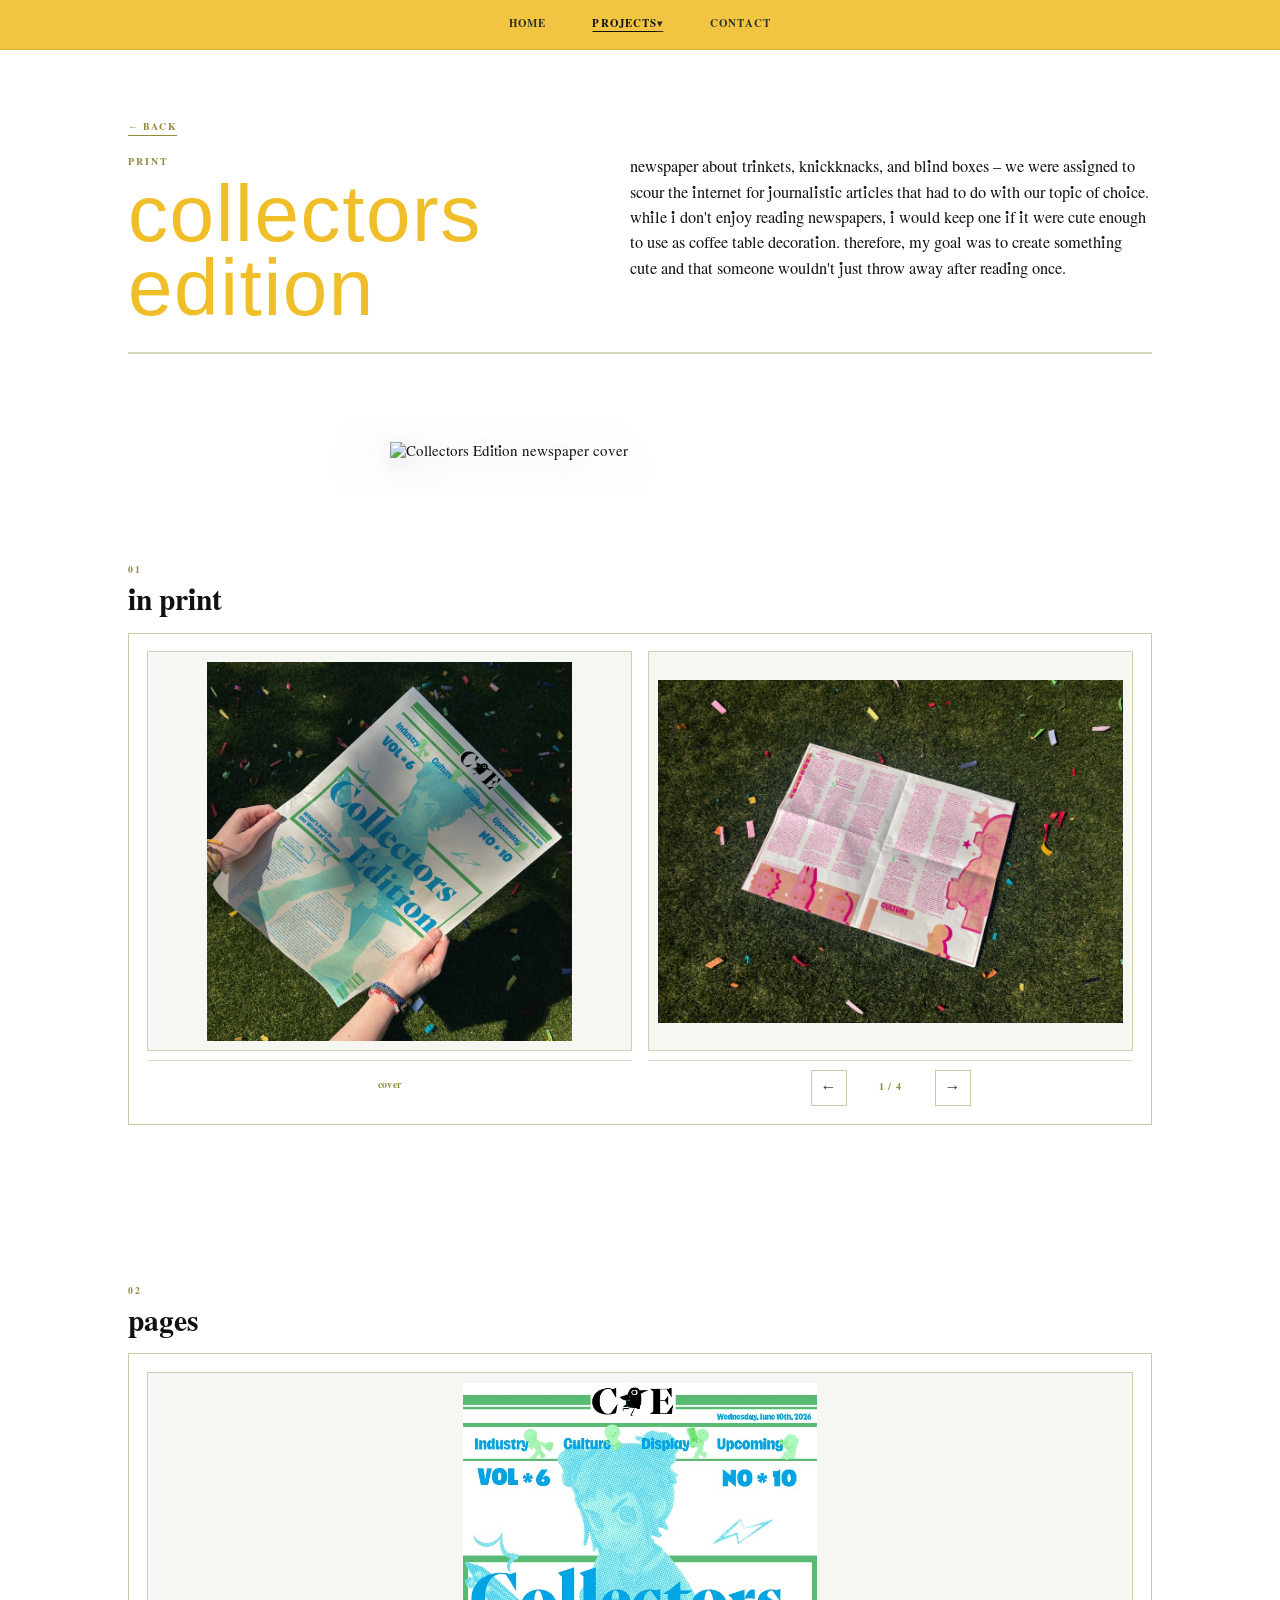
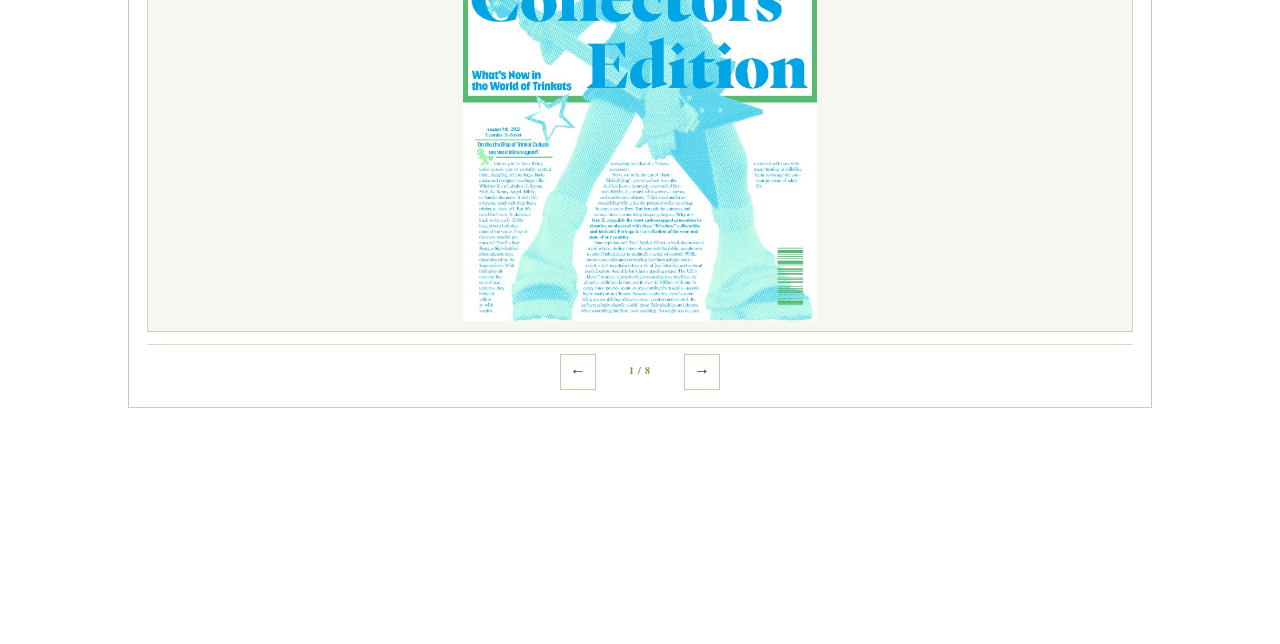
==== collectors.html @ 028260eb "Initial commit" ====
<!DOCTYPE html>
<html lang="en">
<head>
  <meta charset="UTF-8" />
  <meta name="viewport" content="width=device-width, initial-scale=1.0" />
  <title>Collectors Edition — Mia Winchester</title>
  <link rel="stylesheet" href="css/fonts.css" />
  <link rel="stylesheet" href="css/styles.css" />
</head>
<body class="case-page">
  <div class="liquid" aria-hidden="true"></div>

  <header class="pill-bar pill-bar--simple" aria-label="Primary">
    <nav class="pill-bar__center" aria-label="Sections">
      <a href="index.html" class="pill">Home</a>
      <div class="pill-dropdown">
        <button
          type="button"
          class="pill pill-dropdown__toggle"
          aria-expanded="false"
          aria-haspopup="true"
          aria-controls="projects-menu"
        >
          Projects
        </button>
        <ul id="projects-menu" class="pill-dropdown__menu" role="menu" hidden></ul>
      </div>
      <a href="index.html#contact" class="pill">Contact</a>
    </nav>
  </header>

  <main class="case">
    <div class="case__top">
      <a href="index.html" class="case__back">← Back</a>
      <div class="case__mast">
        <div class="case__intro">
          <p class="case__tag">Print</p>
          <h1 class="case__title">collectors edition</h1>
        </div>
        <div class="case__lede-block">
          <p class="case__lede">
            newspaper about trinkets, knickknacks, and blind boxes – we were assigned to scour the internet for journalistic articles that had to do with our topic of choice. while i don't enjoy reading newspapers, i would keep one if it were cute enough to use as coffee table decoration. therefore, my goal was to create something cute and that someone wouldn't just throw away after reading once.
          </p>
        </div>
      </div>
    </div>

    <figure class="case__hero case__hero--bleed collectors-cover-hero">
      <img
        src="assets/collectors/cover.gif?v=2"
        alt="Collectors Edition newspaper cover"
        loading="eager"
        decoding="async"
      />
    </figure>

    <div class="case__layout case__layout--solo">
      <div class="case__main">
        <section class="case__chapter" aria-label="Print mockups">
          <header class="case__chapter-head">
            <span class="case__num">01</span>
            <h2>in print</h2>
          </header>

          <div class="collectors-mockups-stage">
            <div class="collectors-mockups-stage__col">
              <div class="collectors-mockups-stage__frame">
                <img
                  src="assets/collectors/mockups/cover.png"
                  alt="Collectors Edition magazine cover mockup on grass"
                  width="985"
                  height="1024"
                  loading="eager"
                  decoding="sync"
                  fetchpriority="high"
                />
              </div>
              <p class="collectors-mockups-stage__foot">cover</p>
            </div>

            <div class="collectors-mockups-stage__col collectors-mockups-slider" aria-label="Spread mockups">
              <div class="collectors-mockups-slider__viewport">
                <figure
                  class="collectors-mockups-slider__slide is-active"
                  role="tabpanel"
                  id="mockup-panel-0"
                  aria-labelledby="mockup-tab-0"
                >
                  <div class="collectors-mockups-stage__frame">
                    <img
                      src="assets/collectors/mockups/spread-industry-culture.png"
                      alt="Industry and Culture spread mockup"
                      width="1024"
                      height="758"
                      loading="lazy"
                    />
                  </div>
                </figure>
                <figure
                  class="collectors-mockups-slider__slide"
                  role="tabpanel"
                  id="mockup-panel-1"
                  aria-labelledby="mockup-tab-1"
                  hidden
                >
                  <div class="collectors-mockups-stage__frame">
                    <img
                      src="assets/collectors/mockups/spread-display.png"
                      alt="Display section spread mockup"
                      width="890"
                      height="1024"
                      loading="lazy"
                    />
                  </div>
                </figure>
                <figure
                  class="collectors-mockups-slider__slide"
                  role="tabpanel"
                  id="mockup-panel-2"
                  aria-labelledby="mockup-tab-2"
                  hidden
                >
                  <div class="collectors-mockups-stage__frame">
                    <img
                      src="assets/collectors/mockups/spread-junk-journal.png"
                      alt="Junk journal spread mockup on an orange chair"
                      width="1024"
                      height="1020"
                      loading="lazy"
                    />
                  </div>
                </figure>
                <figure
                  class="collectors-mockups-slider__slide"
                  role="tabpanel"
                  id="mockup-panel-3"
                  aria-labelledby="mockup-tab-3"
                  hidden
                >
                  <div class="collectors-mockups-stage__frame">
                    <img
                      src="assets/collectors/mockups/back.png"
                      alt="Upcoming releases and editor note mockup"
                      width="985"
                      height="1024"
                      loading="lazy"
                    />
                  </div>
                </figure>
              </div>

              <div class="collectors-mockups-stage__foot collectors-mockups-slider__nav">
                <button type="button" class="collectors-mockups-slider__arrow" data-dir="prev" aria-label="Previous spread">
                  ←
                </button>
                <span class="collectors-mockups-slider__count" aria-live="polite">1 / 4</span>
                <button type="button" class="collectors-mockups-slider__arrow" data-dir="next" aria-label="Next spread">
                  →
                </button>
              </div>
            </div>
          </div>
        </section>
      </div>
    </div>

    <div class="case__layout case__layout--solo">
      <div class="case__main">
        <section class="case__chapter" aria-label="Newspaper pages">
          <header class="case__chapter-head">
            <span class="case__num">02</span>
            <h2>pages</h2>
          </header>

          <div class="collectors-pages-slider collectors-mockups-slider" aria-label="Newspaper pages">
            <div class="collectors-mockups-slider__viewport">
              <figure class="collectors-mockups-slider__slide is-active">
                <div class="collectors-mockups-stage__frame">
                  <img src="assets/collectors/pages/01-cover.png" alt="Cover — Collectors Edition" loading="lazy" />
                </div>
              </figure>
              <figure class="collectors-mockups-slider__slide" hidden>
                <div class="collectors-mockups-stage__frame">
                  <img src="assets/collectors/pages/02-industry.png" alt="Industry — blind box culture" loading="lazy" />
                </div>
              </figure>
              <figure class="collectors-mockups-slider__slide" hidden>
                <div class="collectors-mockups-stage__frame">
                  <img src="assets/collectors/pages/03-culture.png" alt="Culture — an ode to trinkets" loading="lazy" />
                </div>
              </figure>
              <figure class="collectors-mockups-slider__slide" hidden>
                <div class="collectors-mockups-stage__frame">
                  <img src="assets/collectors/pages/04-display.png" alt="Display — smiskis and calico critters" loading="lazy" />
                </div>
              </figure>
              <figure class="collectors-mockups-slider__slide" hidden>
                <div class="collectors-mockups-stage__frame">
                  <img src="assets/collectors/pages/05-trinket-shelves.png" alt="Trinket shelves and carabiner clips" loading="lazy" />
                </div>
              </figure>
              <figure class="collectors-mockups-slider__slide" hidden>
                <div class="collectors-mockups-stage__frame">
                  <img src="assets/collectors/pages/06-junk-cutouts.png" alt="Junk journal cutouts" loading="lazy" />
                </div>
              </figure>
              <figure class="collectors-mockups-slider__slide" hidden>
                <div class="collectors-mockups-stage__frame">
                  <img src="assets/collectors/pages/07-junk-journaling.png" alt="The power and joy of junk journaling" loading="lazy" />
                </div>
              </figure>
              <figure class="collectors-mockups-slider__slide" hidden>
                <div class="collectors-mockups-stage__frame">
                  <img src="assets/collectors/pages/08-upcoming.png" alt="Upcoming releases and editor note" loading="lazy" />
                </div>
              </figure>
            </div>

            <div class="collectors-mockups-stage__foot collectors-mockups-slider__nav">
              <button type="button" class="collectors-mockups-slider__arrow" data-dir="prev" aria-label="Previous page">
                ←
              </button>
              <span class="collectors-mockups-slider__count" aria-live="polite">1 / 8</span>
              <button type="button" class="collectors-mockups-slider__arrow" data-dir="next" aria-label="Next page">
                →
              </button>
            </div>
          </div>
        </section>
      </div>
    </div>
  </main>
  <script src="js/nav.js"></script>
  <script src="js/main.js"></script>
  <script src="js/collectors.js"></script>
</body>
</html>
---- css/fonts.css ----
/* Adobe Fonts — assets/type/typekit.css */
@import url("../assets/type/typekit.css");

/* Times Dot — assets/type/ */
@font-face {
  font-family: "Times Dot";
  src: url("../assets/type/TimesDotRom.otf") format("opentype");
  font-weight: 400;
  font-style: normal;
  font-display: swap;
}

@font-face {
  font-family: "Times Dot";
  src: url("../assets/type/TimesDotBol.otf") format("opentype");
  font-weight: 700;
  font-style: normal;
  font-display: swap;
}

@font-face {
  font-family: "Times Dot";
  src: url("../assets/type/TimesDot-Italic.otf") format("opentype");
  font-weight: 400;
  font-style: italic;
  font-display: swap;
}

@font-face {
  font-family: "Times Dot";
  src: url("../assets/type/TimesDotBol.otf") format("opentype");
  font-weight: 700;
  font-style: italic;
  font-display: swap;
}
---- css/styles.css ----
/* Soft tech-organic layout inspired by reference */
:root {
  --ink: #101215;
  --line: #1a1a1a;
  --white: #ffffff;
  --blue: #8fd6ff;
  --blue-deep: #47b9f4;
  --lime: #dbff74;
  --peach: #f7c6b2;
  --panel: rgba(245, 248, 252, 0.84);
  --panel-text: #131722;
  --accent: #121212;
  --font: "Times Dot", "Times New Roman", Times, serif;
}

*, *::before, *::after {
  box-sizing: border-box;
  margin: 0;
  padding: 0;
}

html { scroll-behavior: smooth; }

body {
  font-family: var(--font);
  color: var(--ink);
  min-height: 100vh;
  padding-bottom: 7rem;
}

a { color: inherit; text-decoration: none; }
img { max-width: 100%; display: block; }
button { font: inherit; border: none; background: none; cursor: pointer; }

.liquid {
  position: fixed;
  inset: 0;
  z-index: -1;
  background:
    radial-gradient(ellipse 52% 65% at 18% 42%, rgba(126, 222, 255, 0.92) 0%, rgba(126, 222, 255, 0.52) 35%, transparent 72%),
    radial-gradient(ellipse 56% 68% at 82% 58%, rgba(246, 190, 168, 0.88) 0%, rgba(246, 190, 168, 0.5) 38%, transparent 74%),
    radial-gradient(ellipse 35% 42% at 52% 48%, rgba(219, 255, 116, 0.68) 0%, transparent 72%),
    linear-gradient(130deg, #ecf5fb 0%, #e3f7ff 35%, #eef6f6 54%, #f6ebe7 100%);
  animation: drift 20s ease-in-out infinite alternate;
}

@keyframes drift {
  from { filter: saturate(1.03) brightness(1.02); transform: scale(1); }
  to { filter: saturate(1.1) brightness(1.05); transform: scale(1.02); }
}

/* Top utility bar */
.pill-bar {
  position: fixed;
  top: 0;
  left: 0;
  right: 0;
  z-index: 120;
  padding: 0.8rem 1rem;
  display: flex;
  align-items: center;
  justify-content: space-between;
  gap: 0.75rem;
}

.pill-bar__left,
.pill-bar__center {
  display: flex;
  gap: 0.35rem;
  align-items: center;
}

.pill {
  display: inline-flex;
  align-items: center;
  justify-content: center;
  min-height: 30px;
  padding: 0.3rem 0.8rem;
  border: 1.5px solid var(--line);
  border-radius: 4px;
  font-size: 0.6rem;
  font-weight: 700;
  letter-spacing: 0.1em;
  text-transform: uppercase;
  background: rgba(255, 255, 255, 0.72);
  color: var(--ink);
}

.pill.is-active {
  background: var(--lime);
}

.pill--fill {
  border-radius: 999px;
  background: #111;
  color: #fff;
  min-width: 92px;
}

/* Hero */
.hero {
  min-height: 100svh;
  padding: 6rem 1.5rem 4rem;
  position: relative;
  display: grid;
  grid-template-columns: 1fr minmax(200px, 340px);
  align-items: center;
  gap: 2rem;
  max-width: 1200px;
  margin: 0 auto;
}

.hero__word {
  font-size: clamp(4rem, 14vw, 9.5rem);
  line-height: 0.9;
  letter-spacing: -0.04em;
  text-transform: lowercase;
  color: #111;
  text-shadow: 0 2px 0 rgba(255, 255, 255, 0.5);
}

.hero__orb {
  position: absolute;
  left: 47%;
  top: 44%;
  width: clamp(120px, 18vw, 220px);
  aspect-ratio: 1;
  transform: translate(-50%, -50%);
  border-radius: 42% 58% 64% 36% / 40% 32% 68% 60%;
  background:
    radial-gradient(circle at 30% 28%, rgba(255, 255, 255, 0.95) 0%, rgba(255, 255, 255, 0.35) 32%, transparent 54%),
    radial-gradient(circle at 70% 68%, rgba(108, 189, 239, 0.72) 0%, rgba(108, 189, 239, 0.25) 48%, transparent 75%),
    linear-gradient(165deg, rgba(241, 244, 250, 0.9), rgba(189, 213, 230, 0.72));
  border: 1px solid rgba(255, 255, 255, 0.6);
  box-shadow: inset 0 0 18px rgba(255, 255, 255, 0.45), 0 24px 48px rgba(45, 84, 118, 0.2);
}

.hero__blurb {
  justify-self: end;
  max-width: 300px;
  font-size: 0.8rem;
  line-height: 1.25;
  text-transform: uppercase;
  font-weight: 700;
  letter-spacing: 0.02em;
}

.hero__blurb ul {
  margin-top: 1rem;
  list-style: none;
  font-size: 0.65rem;
  letter-spacing: 0.08em;
}

.hero__blurb li + li { margin-top: 0.25rem; }

.hero__sub {
  position: absolute;
  left: 1.5rem;
  bottom: 1.25rem;
  font-size: 0.64rem;
  letter-spacing: 0.22em;
  text-transform: uppercase;
}

/* Panels */
.panel {
  position: relative;
  max-width: 1160px;
  margin: 0 auto 2.5rem;
  padding: clamp(1.4rem, 3vw, 2rem);
  border: 1.5px solid var(--line);
  border-radius: 8px;
  background: var(--panel);
  color: var(--panel-text);
  backdrop-filter: blur(7px);
}

.panel__head {
  display: flex;
  flex-wrap: wrap;
  align-items: baseline;
  gap: 0.6rem 1.5rem;
  margin-bottom: 1.4rem;
  padding-bottom: 0.8rem;
  border-bottom: 1px solid rgba(26, 26, 26, 0.3);
}

.panel__tag {
  width: 100%;
  font-size: 0.58rem;
  font-weight: 700;
  letter-spacing: 0.16em;
  text-transform: uppercase;
  opacity: 0.75;
}

.panel__head h2 {
  font-size: 1.35rem;
  font-weight: 700;
}

.panel__count {
  margin-left: auto;
  font-size: 0.64rem;
  letter-spacing: 0.12em;
  text-transform: uppercase;
  opacity: 0.72;
}

.panel__grid {
  display: grid;
  grid-template-columns: repeat(auto-fill, minmax(260px, 1fr));
  gap: 1rem;
}

.specimen {
  border: 1px solid rgba(26, 26, 26, 0.35);
  border-radius: 8px;
  background: rgba(255, 255, 255, 0.72);
  overflow: hidden;
}

.specimen.is-hidden { display: none; }

.specimen__id {
  display: block;
  padding: 0.35rem 0.55rem;
  font-size: 0.56rem;
  letter-spacing: 0.13em;
  text-transform: uppercase;
  border-bottom: 1px solid rgba(26, 26, 26, 0.24);
}

.specimen__img {
  aspect-ratio: 4 / 3;
  background: rgba(0, 0, 0, 0.08);
}

.specimen__img img {
  width: 100%;
  height: 100%;
  object-fit: cover;
}

.specimen__img--empty {
  display: grid;
  place-items: center;
  font-size: 1.2rem;
  color: rgba(0, 0, 0, 0.3);
}

.specimen__meta {
  padding: 0.7rem;
}

.specimen__meta h3 { font-size: 1rem; margin-bottom: 0.2rem; }
.specimen__meta p { font-size: 0.78rem; opacity: 0.75; }

.specimen__type {
  display: inline-block;
  margin-top: 0.55rem;
  font-size: 0.56rem;
  letter-spacing: 0.12em;
  text-transform: uppercase;
  padding: 0.2rem 0.45rem;
  border: 1px solid rgba(26, 26, 26, 0.3);
  border-radius: 999px;
}

/* About + contact */
.panel--about .about {
  display: grid;
  grid-template-columns: minmax(140px, 200px) 1fr minmax(140px, 200px);
  gap: 1.4rem;
  align-items: start;
}

.about__photo {
  border: 1px solid rgba(26, 26, 26, 0.3);
  border-radius: 8px;
  overflow: hidden;
}

.about__photo img {
  width: 100%;
  aspect-ratio: 4 / 5;
  object-fit: cover;
}

.about__text h2 { font-size: 1.35rem; margin-bottom: 0.4rem; }
.about__cn { font-size: 0.84rem; opacity: 0.72; margin-bottom: 0.7rem; }
.about__text p { font-size: 0.9rem; opacity: 0.82; max-width: 34rem; }
.about__text p + p { margin-top: 0.6rem; }

.panel--contact h2 { font-size: 1.35rem; margin-bottom: 0.35rem; }
.panel__lede { opacity: 0.76; margin-bottom: 1rem; }

.contact__form {
  display: flex;
  flex-direction: column;
  gap: 0.85rem;
  max-width: 25rem;
}

.contact__form label {
  display: flex;
  flex-direction: column;
  gap: 0.25rem;
  font-size: 0.62rem;
  letter-spacing: 0.12em;
  text-transform: uppercase;
}

.contact__form input,
.contact__form textarea {
  font: inherit;
  color: inherit;
  border: 1px solid rgba(26, 26, 26, 0.35);
  border-radius: 6px;
  padding: 0.55rem 0.65rem;
  background: rgba(255, 255, 255, 0.78);
  resize: vertical;
}

.btn-submit {
  align-self: flex-start;
  padding: 0.48rem 1.1rem;
  border: 1px solid var(--line);
  border-radius: 999px;
  background: #111;
  color: #fff;
  text-transform: uppercase;
  letter-spacing: 0.1em;
  font-size: 0.62rem;
}

.btn-submit:disabled { opacity: 0.6; }

.panel__foot {
  margin-top: 1.6rem;
  padding-top: 0.9rem;
  border-top: 1px solid rgba(26, 26, 26, 0.2);
  display: flex;
  flex-wrap: wrap;
  gap: 0.9rem 1.1rem;
  font-size: 0.72rem;
  opacity: 0.78;
}

/* Bottom control rail */
.specimen-ui {
  position: fixed;
  left: 1rem;
  right: 1rem;
  bottom: 0.9rem;
  z-index: 120;
  border: 1.5px solid var(--line);
  border-radius: 999px;
  padding: 0.45rem 0.7rem;
  background: rgba(221, 255, 110, 0.72);
  backdrop-filter: blur(6px);
}

.specimen-ui__row {
  display: flex;
  align-items: center;
  justify-content: center;
  gap: 0.35rem;
  flex-wrap: wrap;
}

.specimen-ui__row--filters { margin-bottom: 0.3rem; }

.cell {
  border: 1px solid var(--line);
  border-radius: 999px;
  padding: 0.24rem 0.6rem;
  font-size: 0.56rem;
  letter-spacing: 0.1em;
  text-transform: uppercase;
  background: rgba(255, 255, 255, 0.55);
}

.cell.is-active { background: #111; color: #fff; }

.specimen-ui__row--misc {
  justify-content: space-between;
  font-size: 0.54rem;
}

.specimen-ui__tags,
.specimen-ui__sliders { display: flex; gap: 0.3rem; align-items: center; }

.tag {
  border: 1px solid var(--line);
  border-radius: 999px;
  padding: 0.15rem 0.45rem;
}

.specimen-ui__sliders i {
  width: 40px;
  height: 1.5px;
  background: #111;
  display: inline-block;
  position: relative;
}

.specimen-ui__sliders i::after {
  content: "";
  position: absolute;
  right: -1px;
  top: 50%;
  width: 7px;
  height: 7px;
  border-radius: 50%;
  border: 1px solid #111;
  background: #fff;
  transform: translateY(-50%);
}

/* Small screens */
@media (max-width: 850px) {
  .hero {
    grid-template-columns: 1fr;
    padding-top: 6.5rem;
    min-height: 78svh;
  }

  .hero__blurb {
    justify-self: start;
    max-width: 100%;
  }

  .hero__orb {
    left: 70%;
    top: 46%;
    width: 120px;
  }

  .panel--about .about {
    grid-template-columns: 1fr;
  }

  .about__photo {
    max-width: 220px;
  }
}

@media (max-width: 620px) {
  body { padding-bottom: 6.4rem; }
  .pill-bar__center { display: none; }
  .hero__word { font-size: clamp(3.3rem, 22vw, 5.8rem); }
  .specimen-ui__row--misc { display: none; }
}

/* Safety override: bubble/orb removed */
.hero__orb {
  display: none !important;
}

/* ─── Cover (scatter images + centered title) ─── */
#home.ispy {
  position: relative;
  min-height: 100svh;
  padding: 5rem 0 0;
  display: block;
  max-width: none;
  margin: 0;
  background: transparent;
}

.ispy__scene {
  position: relative;
  width: 100%;
  max-width: 1200px;
  height: min(calc(100svh - 5rem), 900px);
  margin: 0 auto;
  overflow: visible;
  background: transparent;
  --panel-inset-x: clamp(2.5rem, 7.5vw, 3.75rem);
  --panel-inset-top: clamp(0.75rem, 2.5vw, 1.25rem);
  --panel-inset-bottom: clamp(2rem, 7vw, 3.25rem);
}

/* White inner panel; tree shows in the margin around it */
.ispy__panel {
  position: absolute;
  top: var(--panel-inset-top);
  right: var(--panel-inset-x);
  bottom: var(--panel-inset-bottom);
  left: var(--panel-inset-x);
  background: #fff;
  z-index: 0;
  overflow: hidden;
}

.ispy__scene--active .ispy-item:hover {
  transform: rotate(var(--rot, 0deg));
  filter: drop-shadow(4px 8px 14px rgba(0, 0, 0, 0.18));
}

.ispy__title {
  position: absolute;
  top: 42%;
  left: 48%;
  transform: translate(-50%, -50%) rotate(-4deg);
  z-index: 10;
  pointer-events: none;
  margin: 0;
  font-family: "bad-dog", cursive, sans-serif;
  font-size: clamp(5.5rem, 24vw, 12rem);
  font-weight: 400;
  line-height: 0.88;
  letter-spacing: 0.03em;
  text-transform: none;
  color: var(--accent-yellow);
  white-space: nowrap;
}

.ispy-item {
  position: absolute;
  z-index: 15;
  transform: rotate(var(--rot, 0deg));
  transition: transform 0.2s ease, filter 0.2s ease;
  cursor: grab;
  touch-action: none;
  user-select: none;
  text-decoration: none;
  filter: drop-shadow(4px 8px 14px rgba(0, 0, 0, 0.18));
}

.ispy-item--back {
  z-index: 5;
}

.ispy-item--front {
  z-index: 15;
}

.ispy-item--back:hover {
  z-index: 6;
}

.ispy-item--front:hover {
  z-index: 16;
}

.ispy-item:hover {
  transform: rotate(var(--rot, 0deg)) scale(1.06);
  filter: drop-shadow(6px 12px 18px rgba(0, 0, 0, 0.24));
}

.ispy-item.is-dragging {
  cursor: grabbing;
  z-index: 30;
  transition: none;
}

.ispy-item.is-dragging:hover {
  transform: rotate(var(--rot, 0deg));
  filter: drop-shadow(4px 8px 14px rgba(0, 0, 0, 0.18));
}

.ispy-item img {
  display: block;
  width: var(--w, 140px);
  height: auto;
  border: 2px solid var(--red, #f2683e);
  background: #fff;
  object-fit: cover;
}

.ispy-item img.ispy-item__cutout {
  border: none;
  background: transparent;
  mix-blend-mode: multiply;
}

.ispy-item img.ispy-item__nobg {
  border: none;
  background: transparent;
}

.ispy-item--1 { --w: 150px; top: 8%; left: 6%; }
.ispy-item--2 { --w: 155px; top: 12%; right: 5%; }
.ispy-item--3 { --w: 185px; bottom: 16%; left: 38%; }
.ispy-item--4 { --w: 75px; top: 42%; left: 8%; }
.ispy-item--5 { --w: 115px; top: 28%; right: 18%; }

.case__mag-spread {
  width: 100%;
  padding: 0;
}

.case__mag-spread img {
  width: 100%;
  height: auto;
  display: block;
  image-rendering: auto;
}

body.case-page .case > .case__hero.case__mag-spread {
  padding: 0;
}

.collectors-mockups-stage {
  --mockup-frame-h: clamp(260px, 34vw, 400px);
  display: grid;
  grid-template-columns: repeat(2, minmax(0, 1fr));
  gap: clamp(0.65rem, 1.8vw, 0.95rem);
  padding: clamp(0.85rem, 2vw, 1.1rem);
  border: 1.5px solid rgba(143, 139, 63, 0.45);
  background: #fff;
  align-items: stretch;
}

.collectors-mockups-stage__col {
  display: flex;
  flex-direction: column;
  min-width: 0;
  min-height: 0;
}

.collectors-mockups-stage__frame {
  display: flex;
  align-items: center;
  justify-content: center;
  height: var(--mockup-frame-h);
  padding: 0.6rem;
  border: 1.5px solid rgba(143, 139, 63, 0.35);
  background: #f6f6f2;
  line-height: 0;
  overflow: hidden;
}

.collectors-mockups-stage__frame img {
  width: 100%;
  height: 100%;
  object-fit: contain;
  display: block;
}

.collectors-mockups-stage__foot {
  display: flex;
  align-items: center;
  justify-content: center;
  min-height: 2.6rem;
  margin: 0.55rem 0 0;
  padding-top: 0.55rem;
  border-top: 1px solid rgba(143, 139, 63, 0.3);
  font-size: 0.62rem;
  font-weight: 700;
  letter-spacing: 0.04em;
  text-transform: lowercase;
  text-align: center;
  color: var(--accent-olive, #8f8b3f);
}

.collectors-mockups-slider {
  min-width: 0;
}

.collectors-mockups-slider__viewport {
  position: relative;
  height: var(--mockup-frame-h);
  cursor: pointer;
}

.collectors-mockups-slider__slide {
  margin: 0;
  opacity: 0;
  visibility: hidden;
  position: absolute;
  inset: 0;
  height: 100%;
  transition: opacity 0.25s ease, visibility 0.25s ease;
}

.collectors-mockups-slider__slide.is-active {
  opacity: 1;
  visibility: visible;
  z-index: 1;
}

.collectors-mockups-slider__slide .collectors-mockups-stage__frame {
  height: 100%;
}

.collectors-mockups-slider__nav {
  gap: 1rem;
}

.collectors-mockups-slider__arrow {
  display: inline-flex;
  align-items: center;
  justify-content: center;
  width: 2.25rem;
  height: 2.25rem;
  border: 1.5px solid rgba(143, 139, 63, 0.45);
  background: #fff;
  font-size: 1rem;
  line-height: 1;
  color: #2a3228;
  cursor: pointer;
  transition: background 0.15s ease, border-color 0.15s ease;
}

.collectors-mockups-slider__arrow:hover {
  background: rgba(239, 190, 40, 0.35);
  border-color: var(--accent-olive, #8f8b3f);
}

.collectors-mockups-slider__count {
  font-size: 0.62rem;
  font-weight: 700;
  letter-spacing: 0.12em;
  text-transform: uppercase;
  color: var(--accent-olive, #8f8b3f);
  min-width: 3.5rem;
  text-align: center;
}

@media (max-width: 720px) {
  .collectors-mockups-stage {
    grid-template-columns: 1fr;
    --mockup-frame-h: clamp(220px, 52vw, 320px);
  }
}

body.case-page .case > .case__hero.collectors-cover-hero {
  background: transparent;
  padding-top: clamp(0.5rem, 2vw, 1.25rem);
  padding-bottom: clamp(1rem, 3vw, 2rem);
}

.collectors-cover-hero {
  display: flex;
  justify-content: center;
  align-items: center;
}

.collectors-cover-hero img {
  width: auto;
  max-width: min(88%, 500px);
  max-height: min(74vh, 620px);
  margin: 0 auto;
  padding: 0;
  object-fit: contain;
  background: transparent;
  border: none;
  filter: drop-shadow(0 14px 36px rgba(0, 0, 0, 0.28))
    drop-shadow(0 4px 12px rgba(0, 0, 0, 0.14));
}

.collectors-pages-slider {
  padding: clamp(0.85rem, 2vw, 1.1rem);
  border: 1.5px solid rgba(143, 139, 63, 0.45);
  background: #fff;
}

.collectors-pages-slider .collectors-mockups-slider__viewport {
  --mockup-frame-h: clamp(320px, 52vw, 560px);
  height: var(--mockup-frame-h);
  cursor: pointer;
}

.collectors-pages-slider .collectors-mockups-stage__foot {
  margin-top: 0.75rem;
}

@media (max-width: 720px) {
  .collectors-cover-hero img {
    max-width: min(94%, 420px);
    max-height: min(62vh, 480px);
  }

  .collectors-pages-slider .collectors-mockups-slider__viewport {
    --mockup-frame-h: clamp(280px, 68vw, 440px);
  }
}

/* Top 10 — item grid (matches case-study panels) */
.top10-items {
  list-style: none;
  display: grid;
  grid-template-columns: repeat(4, minmax(0, 1fr));
  gap: 0.75rem;
  margin: 0;
  padding: 0;
}

.top10-item {
  display: flex;
  flex-direction: column;
  align-items: stretch;
  padding: 0.35rem 0.35rem 0.3rem;
  border: 1.5px solid rgba(143, 139, 63, 0.35);
  background: #fff;
}

.top10-item .case__num {
  margin-bottom: 0.2rem;
  font-size: 0.55rem;
}

.top10-item__fig {
  display: flex;
  align-items: center;
  justify-content: center;
  width: 100%;
  height: clamp(150px, 19vw, 195px);
  margin: 0;
  padding: 0;
  background: transparent;
  overflow: hidden;
}

.top10-item__fig img {
  display: block;
  width: auto;
  height: 100%;
  max-width: 100%;
  object-fit: contain;
  filter: drop-shadow(0 3px 8px rgba(0, 0, 0, 0.14));
}

.top10-item__name {
  margin: 0.35rem 0 0;
  width: 100%;
  padding-top: 0.35rem;
  border-top: 1px solid rgba(143, 139, 63, 0.25);
  font-size: 0.62rem;
  font-weight: 700;
  letter-spacing: 0.04em;
  text-transform: lowercase;
  text-align: center;
  color: #111;
  line-height: 1.25;
}

.top10-item--catbookmark .top10-item__fig img {
  transform: translateY(-0.5rem);
}

.top10-item--lipbalm .top10-item__fig img {
  transform: scale(1.22);
}

@media (max-width: 720px) {
  .top10-items {
    grid-template-columns: repeat(3, minmax(0, 1fr));
  }

  .top10-item__fig {
    height: 138px;
  }
}

@media (max-width: 480px) {
  .top10-items {
    grid-template-columns: repeat(2, minmax(0, 1fr));
  }

  .top10-item__fig {
    height: 128px;
  }
}

.pill-bar--simple {
  justify-content: center;
}

.pill-bar--simple .pill-bar__center {
  justify-content: center;
  align-items: center;
}

/* Projects dropdown */
.pill-dropdown {
  position: relative;
}

.pill-dropdown__toggle::after {
  content: " ▾";
  font-size: 0.9em;
  opacity: 0.85;
}

.pill-dropdown__menu {
  position: absolute;
  top: calc(100% + 0.4rem);
  left: 50%;
  transform: translateX(-50%);
  min-width: 200px;
  margin: 0;
  padding: 0.3rem 0;
  list-style: none;
  background: #fff;
  border: 1.5px solid var(--ink, #111);
  box-shadow: 0 10px 28px rgba(0, 0, 0, 0.12);
  z-index: 200;
}

.pill-dropdown__menu a {
  display: block;
  padding: 0.5rem 0.9rem;
  font-size: 0.62rem;
  font-weight: 700;
  letter-spacing: 0.1em;
  text-transform: uppercase;
  color: var(--ink, #111);
  text-decoration: none;
}

.pill-dropdown__menu a:hover,
.pill-dropdown__menu a:focus-visible {
  background: var(--lime, #d4f06a);
  color: var(--ink, #111);
  outline: none;
}

.pill-dropdown__menu a[aria-current="page"] {
  color: var(--red, #f2683e);
}

.pill-dropdown.is-open .pill-dropdown__toggle {
  background: var(--red, #f2683e);
  color: #fff;
  border-color: var(--red, #f2683e);
}

body.page-home .pill-dropdown.is-open .pill-dropdown__toggle,
body.case-page .pill-dropdown.is-open .pill-dropdown__toggle {
  background: transparent;
  color: #111;
  border: none;
}

.project-flash {
  animation: project-flash 1.2s ease;
}

@keyframes project-flash {
  0%, 100% { box-shadow: none; }
  20%, 70% { box-shadow: 0 0 0 3px var(--red, #f2683e); }
}
/* Phase / type-specimen aesthetic */
:root {
  --red: #f2683e;
  --red-dark: #d55935;
  --lime: #d4f06a;
  --lime-deep: #9dcc3a;
  --peach: #f4c4a8;
  --sky: #a8d4e8;
  --panel: #d8dce8;
  --panel-text: #1a1428;
  --font: "Times Dot", "Times New Roman", Times, serif;
}

*, *::before, *::after {
  box-sizing: border-box;
  margin: 0;
  padding: 0;
}

html {
  scroll-behavior: smooth;
}

body {
  font-family: var(--font);
  font-size: 15px;
  line-height: 1.45;
  color: var(--red);
  min-height: 100vh;
  padding-bottom: 7rem;
}

a {
  color: inherit;
  text-decoration: none;
}

img {
  max-width: 100%;
  display: block;
}

button {
  font: inherit;
  cursor: pointer;
  background: none;
  border: none;
  color: inherit;
}

/* Liquid bubble background */
.liquid {
  position: fixed;
  inset: 0;
  z-index: -1;
  background:
    radial-gradient(ellipse 55% 45% at 18% 28%, rgba(255, 120, 220, 0.45) 0%, transparent 58%),
    radial-gradient(ellipse 55% 45% at 75% 22%, rgba(90, 245, 255, 0.35) 0%, transparent 55%),
    radial-gradient(ellipse 45% 55% at 68% 78%, rgba(255, 230, 120, 0.38) 0%, transparent 58%),
    radial-gradient(ellipse 50% 45% at 22% 82%, rgba(140, 255, 140, 0.32) 0%, transparent 55%),
    radial-gradient(ellipse 40% 35% at 92% 60%, rgba(165, 130, 255, 0.35) 0%, transparent 55%),
    linear-gradient(
      135deg,
      #ff6bd6 0%,
      #ff8a3d 18%,
      #ffe96a 36%,
      #8fff7a 54%,
      #62e6ff 72%,
      #8f7bff 90%,
      #ff6bd6 100%
    );
  animation: drift 18s ease-in-out infinite alternate;
}

@keyframes drift {
  0% { filter: hue-rotate(0deg) saturate(1.15) brightness(1.02); }
  100% { filter: hue-rotate(20deg) saturate(1.25) brightness(1.06); }
}

/* Top pill navigation */
.pill-bar {
  position: fixed;
  top: 0;
  left: 0;
  right: 0;
  z-index: 100;
  display: flex;
  flex-wrap: wrap;
  justify-content: center;
  gap: 0.35rem;
  padding: 1rem clamp(0.75rem, 3vw, 1.5rem);
}

.pill {
  padding: 0.35rem 0.85rem;
  font-size: 0.68rem;
  font-weight: 700;
  letter-spacing: 0.1em;
  text-transform: uppercase;
  color: var(--red);
  border: 1.5px solid var(--red);
  border-radius: 2px;
  background: transparent;
  transition: background 0.15s, color 0.15s;
}

.pill:hover,
.pill.is-active {
  background: var(--red);
  color: #fff;
}

.pill--fill {
  background: var(--red);
  color: #fff;
  cursor: default;
}

/* Hero — big portfolio type */
.hero {
  min-height: 100svh;
  display: flex;
  flex-direction: column;
  align-items: center;
  justify-content: center;
  padding: 5rem 1.5rem 6rem;
  text-align: center;
}

.hero__word {
  font-size: clamp(3.5rem, 18vw, 11rem);
  font-weight: 700;
  line-height: 0.88;
  letter-spacing: -0.04em;
  color: var(--red);
  text-transform: lowercase;
  text-shadow:
    2px 2px 0 rgba(255, 255, 255, 0.35),
    0 0 60px rgba(242, 100, 25, 0.2);
}

.hero__sub {
  margin-top: 1.25rem;
  font-size: 0.72rem;
  font-weight: 700;
  letter-spacing: 0.28em;
  text-transform: uppercase;
  color: var(--red-dark);
}

/* Content panels (catalogue box) */
.panel {
  position: relative;
  max-width: 1100px;
  margin: 0 auto 3rem;
  padding: clamp(2rem, 5vw, 3rem);
  background: var(--panel);
  color: var(--panel-text);
  border: 1.5px solid var(--red);
  box-shadow: 0 24px 80px rgba(26, 20, 40, 0.12);
}

.panel__head {
  display: flex;
  flex-wrap: wrap;
  align-items: baseline;
  gap: 0.5rem 1.5rem;
  margin-bottom: 2rem;
  padding-bottom: 1rem;
  border-bottom: 1.5px solid var(--red);
}

.panel__tag {
  width: 100%;
  font-size: 0.62rem;
  font-weight: 700;
  letter-spacing: 0.22em;
  text-transform: uppercase;
  color: var(--red);
}

.panel__head h2 {
  font-size: 1.5rem;
  font-weight: 700;
  color: var(--panel-text);
}

.panel__count {
  margin-left: auto;
  font-size: 0.68rem;
  letter-spacing: 0.14em;
  text-transform: uppercase;
  color: #5a5568;
}

.panel__grid {
  display: grid;
  grid-template-columns: repeat(auto-fill, minmax(280px, 1fr));
  gap: 1.25rem;
}

.specimen {
  border: 1.5px solid var(--red);
  background: #eeeff4;
  display: flex;
  flex-direction: column;
}

.specimen.is-hidden {
  display: none;
}

.specimen__id {
  padding: 0.4rem 0.6rem;
  font-size: 0.58rem;
  font-weight: 700;
  letter-spacing: 0.14em;
  text-transform: uppercase;
  color: var(--red);
  border-bottom: 1px solid var(--red);
}

.specimen__img {
  aspect-ratio: 4 / 3;
  overflow: hidden;
  background: #ddd;
}

.specimen__img img {
  width: 100%;
  height: 100%;
  object-fit: cover;
}

.specimen__img--empty {
  display: grid;
  place-items: center;
  font-size: 1.5rem;
  color: #aaa;
}

.specimen__meta {
  padding: 0.85rem;
  flex: 1;
  display: flex;
  flex-direction: column;
}

.specimen__meta h3 {
  font-size: 1.05rem;
  font-weight: 700;
  color: var(--panel-text);
}

.specimen__meta p {
  font-size: 0.82rem;
  color: #5a5568;
  margin-top: 0.25rem;
}

.specimen__type {
  margin-top: auto;
  padding-top: 0.65rem;
  font-size: 0.6rem;
  font-weight: 700;
  letter-spacing: 0.14em;
  text-transform: uppercase;
  color: var(--red);
}

/* About */
.panel--about .about {
  display: grid;
  grid-template-columns: minmax(160px, 220px) 1fr;
  gap: 2rem;
  align-items: start;
}

.about__photo {
  border: 1.5px solid var(--red);
}

.about__photo img {
  width: 100%;
  aspect-ratio: 4 / 5;
  object-fit: cover;
}

.about__text h2 {
  font-size: 1.5rem;
  font-weight: 700;
  color: var(--panel-text);
  margin-bottom: 0.5rem;
}

.about__cn {
  font-size: 0.88rem;
  color: #5a5568;
  margin-bottom: 1rem;
}

.about__text p {
  font-size: 0.92rem;
  color: #5a5568;
  max-width: 32rem;
}

.about__text p + p {
  margin-top: 0.75rem;
}

/* Contact */
.panel--contact h2 {
  font-size: 1.5rem;
  font-weight: 700;
  color: var(--panel-text);
  margin-bottom: 0.35rem;
}

.panel__lede {
  color: #5a5568;
  margin-bottom: 1.5rem;
}

.contact__form {
  display: flex;
  flex-direction: column;
  gap: 1rem;
  max-width: 24rem;
}

.contact__form label {
  display: flex;
  flex-direction: column;
  gap: 0.3rem;
  font-size: 0.65rem;
  font-weight: 700;
  letter-spacing: 0.14em;
  text-transform: uppercase;
  color: var(--red);
}

.contact__form input,
.contact__form textarea {
  font: inherit;
  padding: 0.5rem 0.6rem;
  border: 1.5px solid var(--red);
  background: #fff;
  color: var(--panel-text);
  resize: vertical;
}

.contact__form input:focus,
.contact__form textarea:focus {
  outline: 2px solid var(--lime-deep);
  outline-offset: 2px;
}

.btn-submit {
  align-self: flex-start;
  padding: 0.5rem 1.25rem;
  font-size: 0.68rem;
  font-weight: 700;
  letter-spacing: 0.12em;
  text-transform: uppercase;
  background: var(--red);
  color: #fff;
  border: 1.5px solid var(--red);
}

.btn-submit:hover {
  background: var(--red-dark);
}

.btn-submit:disabled {
  opacity: 0.5;
}

.panel__foot {
  margin-top: 2rem;
  padding-top: 1rem;
  border-top: 1px solid rgba(242, 100, 25, 0.35);
  display: flex;
  flex-wrap: wrap;
  gap: 1rem;
  font-size: 0.78rem;
  color: #5a5568;
}

.panel__foot a:hover {
  color: var(--red);
}

/* Bottom specimen UI */
.specimen-ui {
  position: fixed;
  bottom: 0;
  left: 0;
  right: 0;
  z-index: 100;
  padding: 0.65rem clamp(0.75rem, 3vw, 1.5rem) 0.85rem;
  background: rgba(248, 252, 220, 0.85);
  backdrop-filter: blur(10px);
  border-top: 1.5px solid var(--red);
}

.specimen-ui__row {
  display: flex;
  flex-wrap: wrap;
  align-items: center;
  justify-content: center;
  gap: 0.35rem;
}

.specimen-ui__row--filters {
  margin-bottom: 0.5rem;
}

.cell {
  padding: 0.3rem 0.65rem;
  font-size: 0.62rem;
  font-weight: 700;
  letter-spacing: 0.08em;
  text-transform: uppercase;
  color: var(--red);
  border: 1.5px solid var(--red);
  border-radius: 2px;
  min-width: 3.5rem;
  transition: background 0.15s, color 0.15s;
}

.cell:hover,
.cell.is-active {
  background: var(--red);
  color: #fff;
}

.specimen-ui__row--misc {
  justify-content: space-between;
  opacity: 0.85;
}

.specimen-ui__tags {
  display: flex;
  gap: 0.3rem;
}

.tag {
  padding: 0.2rem 0.45rem;
  font-size: 0.55rem;
  font-weight: 700;
  letter-spacing: 0.06em;
  border: 1px solid var(--red);
  color: var(--red);
}

.specimen-ui__sliders {
  display: flex;
  gap: 1rem;
  font-size: 0.55rem;
  font-weight: 700;
  letter-spacing: 0.08em;
  color: var(--red);
}

.specimen-ui__sliders span {
  display: flex;
  align-items: center;
  gap: 0.35rem;
}

.specimen-ui__sliders i {
  display: block;
  width: 48px;
  height: 2px;
  background: var(--red);
  position: relative;
}

.specimen-ui__sliders i::after {
  content: "";
  position: absolute;
  right: 0;
  top: 50%;
  transform: translateY(-50%);
  width: 8px;
  height: 8px;
  border-radius: 50%;
  border: 1.5px solid var(--red);
  background: #fff;
}

/* Scroll spy for pills */
@media (max-width: 700px) {
  .panel--about .about {
    grid-template-columns: 1fr;
  }

  .about__photo {
    max-width: 200px;
  }

  .specimen-ui__row--misc {
    display: none;
  }

  .hero__word {
    font-size: clamp(3rem, 22vw, 6rem);
  }
}
/* Phase / type-specimen aesthetic */
:root {
  /* Palette: white bg, black + green + orange */
  --red: #f2683e;
  --red-dark: #d55935;
  --lime: #d4f06a;
  --lime-deep: #9dcc3a;
  --peach: #f4c4a8;
  --sky: #a8d4e8;
  --panel: rgba(240, 255, 208, 0.82);
  --panel-text: #1a1428;
  --font: "Times Dot", "Times New Roman", Times, serif;
}

*, *::before, *::after {
  box-sizing: border-box;
  margin: 0;
  padding: 0;
}

html {
  scroll-behavior: smooth;
}

body {
  font-family: var(--font);
  font-size: 15px;
  line-height: 1.45;
  color: var(--red);
  min-height: 100vh;
  padding-bottom: 7rem;
  text-shadow: 0 1px 0 rgba(255, 255, 255, 0.25);
}

a {
  color: inherit;
  text-decoration: none;
}

img {
  max-width: 100%;
  display: block;
}

button {
  font: inherit;
  cursor: pointer;
  background: none;
  border: none;
  color: inherit;
}

/* Liquid bubble background */
.liquid {
  position: fixed;
  inset: 0;
  z-index: -1;
  background:
    radial-gradient(ellipse 58% 82% at 25% 45%, rgba(205, 242, 128, 0.9) 0%, rgba(205, 242, 128, 0.55) 38%, transparent 74%),
    radial-gradient(ellipse 66% 88% at 77% 56%, rgba(157, 214, 98, 0.78) 0%, rgba(157, 214, 98, 0.46) 40%, transparent 76%),
    radial-gradient(ellipse 52% 68% at 50% 44%, rgba(242, 255, 180, 0.56) 0%, transparent 72%),
    linear-gradient(132deg, #d6ef72 0%, #d8f080 34%, #b7e850 58%, #c5e86c 100%);
  background-size:
    cover,
    cover,
    cover,
    cover;
  background-position:
    center,
    center,
    center,
    center;
  background-repeat: no-repeat, no-repeat, no-repeat, no-repeat;
  animation: drift 18s ease-in-out infinite alternate;
}

@keyframes drift {
  0% { filter: saturate(1.06) contrast(1.02) brightness(1.03); transform: scale(1); }
  100% { filter: saturate(1.12) contrast(1.04) brightness(1.06); transform: scale(1.03); }
}

/* Top pill navigation */
.pill-bar {
  position: fixed;
  top: 0;
  left: 0;
  right: 0;
  z-index: 100;
  display: flex;
  flex-wrap: wrap;
  justify-content: center;
  gap: 0.35rem;
  padding: 1rem clamp(0.75rem, 3vw, 1.5rem);
}

.pill {
  padding: 0.35rem 0.85rem;
  font-size: 0.68rem;
  font-weight: 700;
  letter-spacing: 0.1em;
  text-transform: uppercase;
  color: var(--red);
  border: 1.5px solid var(--red);
  border-radius: 2px;
  background: transparent;
  transition: background 0.15s, color 0.15s;
}

.pill:hover,
.pill.is-active {
  background: var(--red);
  color: #fff;
}

.pill--fill {
  background: var(--red);
  color: #fff;
  cursor: default;
}

/* Hero — big portfolio type */
.hero {
  min-height: 100svh;
  display: flex;
  flex-direction: column;
  align-items: center;
  justify-content: center;
  padding: 5rem 1.5rem 6rem;
  text-align: center;
}

.hero__word {
  font-size: clamp(3.5rem, 18vw, 11rem);
  font-weight: 700;
  line-height: 0.88;
  letter-spacing: -0.04em;
  color: var(--red);
  text-transform: lowercase;
  text-shadow:
    2px 2px 0 rgba(255, 255, 255, 0.35),
    0 0 60px rgba(242, 100, 25, 0.2);
}

.hero__sub {
  margin-top: 1.25rem;
  font-size: 0.72rem;
  font-weight: 700;
  letter-spacing: 0.28em;
  text-transform: uppercase;
  color: var(--red-dark);
}

/* Content panels (catalogue box) */
.panel {
  position: relative;
  max-width: 1100px;
  margin: 0 auto 3rem;
  padding: clamp(2rem, 5vw, 3rem);
  background: var(--panel);
  color: var(--panel-text);
  border: 1.5px solid var(--red);
  box-shadow: 0 24px 80px rgba(26, 20, 40, 0.12);
  backdrop-filter: blur(2px);
  background-image:
    repeating-linear-gradient(
      0deg,
      rgba(255, 255, 255, 0.2) 0 1px,
      rgba(255, 255, 255, 0) 1px 18px
    );
}

.panel__head {
  display: flex;
  flex-wrap: wrap;
  align-items: baseline;
  gap: 0.5rem 1.5rem;
  margin-bottom: 2rem;
  padding-bottom: 1rem;
  border-bottom: 1.5px solid var(--red);
}

.panel__tag {
  width: 100%;
  font-size: 0.62rem;
  font-weight: 700;
  letter-spacing: 0.22em;
  text-transform: uppercase;
  color: var(--red);
}

.panel__head h2 {
  font-size: 1.5rem;
  font-weight: 700;
  color: var(--panel-text);
}

.panel__count {
  margin-left: auto;
  font-size: 0.68rem;
  letter-spacing: 0.14em;
  text-transform: uppercase;
  color: #5a5568;
}

.panel--work {
  background: transparent;
  border: none;
  box-shadow: none;
  padding-top: 0;
}

.workflow {
  display: grid;
  gap: 2.25rem;
}

.flow-item:nth-child(odd) {
  margin-right: clamp(0rem, 5vw, 3rem);
}

.flow-item:nth-child(even) {
  margin-left: clamp(0rem, 5vw, 3rem);
}

.flow-item {
  display: grid;
  grid-template-columns: minmax(0, 1fr);
  gap: 0.9rem;
}

.flow-item.is-hidden {
  display: none;
}

.flow-item__media {
  aspect-ratio: 16 / 9;
  overflow: hidden;
  border-radius: 10px;
  background: rgba(255, 255, 255, 0.35);
  box-shadow: 0 18px 40px rgba(26, 20, 40, 0.16);
}

.flow-item__media img {
  width: 100%;
  height: 100%;
  object-fit: cover;
  transition: transform 0.35s ease;
}

.flow-item:hover .flow-item__media img {
  transform: scale(1.03);
}

.flow-item__media--empty {
  display: grid;
  place-items: center;
  font-size: 2rem;
  color: rgba(26, 20, 40, 0.35);
}

.flow-item__label {
  display: grid;
  grid-template-columns: auto 1fr auto;
  align-items: start;
  gap: 0.75rem 1rem;
  padding: 0.75rem 0.2rem 0;
  border-top: 1.5px solid var(--red);
}

.flow-item__id {
  font-size: 0.62rem;
  font-weight: 700;
  letter-spacing: 0.12em;
  text-transform: uppercase;
  color: var(--red);
  padding-top: 0.25rem;
}

.flow-item__label h3 {
  font-size: 1.15rem;
  font-weight: 700;
  color: var(--panel-text);
}

.flow-item__label p {
  font-size: 0.84rem;
  color: #5a5568;
  margin-top: 0.2rem;
}

.flow-item__type {
  font-size: 0.62rem;
  font-weight: 700;
  letter-spacing: 0.12em;
  text-transform: uppercase;
  color: var(--red);
  border: 1px solid var(--red);
  padding: 0.2rem 0.45rem;
  border-radius: 999px;
}

/* About */
.panel--about .about {
  display: grid;
  grid-template-columns: minmax(160px, 220px) 1fr;
  gap: 2rem;
  align-items: start;
}

.about__photo {
  border: 1.5px solid var(--red);
}

.about__photo img {
  width: 100%;
  aspect-ratio: 4 / 5;
  object-fit: cover;
}

.about__text h2 {
  font-size: 1.5rem;
  font-weight: 700;
  color: var(--panel-text);
  margin-bottom: 0.5rem;
}

.about__cn {
  font-size: 0.88rem;
  color: #5a5568;
  margin-bottom: 1rem;
}

.about__text p {
  font-size: 0.92rem;
  color: #5a5568;
  max-width: 32rem;
}

.about__text p + p {
  margin-top: 0.75rem;
}

/* Contact */
.panel--contact h2 {
  font-size: 1.5rem;
  font-weight: 700;
  color: var(--panel-text);
  margin-bottom: 0.35rem;
}

.panel__lede {
  color: #5a5568;
  margin-bottom: 1.5rem;
}

.contact__form {
  display: flex;
  flex-direction: column;
  gap: 1rem;
  max-width: 24rem;
}

.contact__form label {
  display: flex;
  flex-direction: column;
  gap: 0.3rem;
  font-size: 0.65rem;
  font-weight: 700;
  letter-spacing: 0.14em;
  text-transform: uppercase;
  color: var(--red);
}

.contact__form input,
.contact__form textarea {
  font: inherit;
  padding: 0.5rem 0.6rem;
  border: 1.5px solid var(--red);
  background: #fff;
  color: var(--panel-text);
  resize: vertical;
}

.contact__form input:focus,
.contact__form textarea:focus {
  outline: 2px solid var(--lime-deep);
  outline-offset: 2px;
}

.btn-submit {
  align-self: flex-start;
  padding: 0.5rem 1.25rem;
  font-size: 0.68rem;
  font-weight: 700;
  letter-spacing: 0.12em;
  text-transform: uppercase;
  background: var(--red);
  color: #fff;
  border: 1.5px solid var(--red);
}

.btn-submit:hover {
  background: var(--red-dark);
}

.btn-submit:disabled {
  opacity: 0.5;
}

.panel__foot {
  margin-top: 2rem;
  padding-top: 1rem;
  border-top: 1px solid rgba(242, 100, 25, 0.35);
  display: flex;
  flex-wrap: wrap;
  gap: 1rem;
  font-size: 0.78rem;
  color: #5a5568;
}

.panel__foot a:hover {
  color: var(--red);
}

/* Bottom specimen UI */
.specimen-ui {
  position: fixed;
  bottom: 0;
  left: 0;
  right: 0;
  z-index: 100;
  padding: 0.65rem clamp(0.75rem, 3vw, 1.5rem) 0.85rem;
  background: rgba(248, 252, 220, 0.85);
  backdrop-filter: blur(10px);
  border-top: 1.5px solid var(--red);
}

.specimen-ui__row {
  display: flex;
  flex-wrap: wrap;
  align-items: center;
  justify-content: center;
  gap: 0.35rem;
}

.specimen-ui__row--filters {
  margin-bottom: 0.5rem;
}

.cell {
  padding: 0.3rem 0.65rem;
  font-size: 0.62rem;
  font-weight: 700;
  letter-spacing: 0.08em;
  text-transform: uppercase;
  color: var(--red);
  border: 1.5px solid var(--red);
  border-radius: 2px;
  min-width: 3.5rem;
  transition: background 0.15s, color 0.15s;
}

.cell:hover,
.cell.is-active {
  background: var(--red);
  color: #fff;
}

.specimen-ui__row--misc {
  justify-content: space-between;
  opacity: 0.85;
}

.specimen-ui__tags {
  display: flex;
  gap: 0.3rem;
}

.tag {
  padding: 0.2rem 0.45rem;
  font-size: 0.55rem;
  font-weight: 700;
  letter-spacing: 0.06em;
  border: 1px solid var(--red);
  color: var(--red);
}

.specimen-ui__sliders {
  display: flex;
  gap: 1rem;
  font-size: 0.55rem;
  font-weight: 700;
  letter-spacing: 0.08em;
  color: var(--red);
}

.specimen-ui__sliders span {
  display: flex;
  align-items: center;
  gap: 0.35rem;
}

.specimen-ui__sliders i {
  display: block;
  width: 48px;
  height: 2px;
  background: var(--red);
  position: relative;
}

.specimen-ui__sliders i::after {
  content: "";
  position: absolute;
  right: 0;
  top: 50%;
  transform: translateY(-50%);
  width: 8px;
  height: 8px;
  border-radius: 50%;
  border: 1.5px solid var(--red);
  background: #fff;
}

/* Scroll spy for pills */
@media (max-width: 700px) {
  .flow-item:nth-child(odd),
  .flow-item:nth-child(even) {
    margin: 0;
  }

  .flow-item__label {
    grid-template-columns: 1fr;
    gap: 0.35rem;
  }

  .flow-item__type {
    width: fit-content;
  }

  .panel--about .about {
    grid-template-columns: 1fr;
  }

  .about__photo {
    max-width: 200px;
  }

  .specimen-ui__row--misc {
    display: none;
  }

  .hero__word {
    font-size: clamp(3rem, 22vw, 6rem);
  }
}

/* ─── Case study pages (pamphlets, webzine, etc.) ─── */
body.case-page {
  padding-bottom: 4rem;
}

.case {
  max-width: 1060px;
  margin: 0 auto;
  padding: 5rem 1.25rem 3rem;
}

.case__top {
  margin-bottom: 2rem;
}

.case__back {
  display: inline-block;
  margin-bottom: 1.25rem;
  font-size: 0.62rem;
  font-weight: 700;
  letter-spacing: 0.14em;
  text-transform: uppercase;
  color: var(--ink, #111);
  border-bottom: 1px solid var(--ink, #111);
}

.case__back:hover {
  color: var(--red, #f2683e);
  border-color: var(--red, #f2683e);
}

.case__mast {
  display: grid;
  grid-template-columns: minmax(0, 1fr) minmax(0, 1.15fr);
  gap: 1.5rem 3rem;
  align-items: end;
  padding-bottom: 1.75rem;
  border-bottom: 2px solid var(--ink, #111);
}

.case__tag {
  font-size: 0.62rem;
  font-weight: 700;
  letter-spacing: 0.2em;
  text-transform: uppercase;
  color: var(--lime-deep, #9dcc3a);
  margin-bottom: 0.4rem;
}

.case__title {
  font-size: clamp(2.5rem, 9vw, 4.25rem);
  line-height: 0.92;
  letter-spacing: -0.04em;
  text-transform: lowercase;
  color: var(--red, #f2683e);
}

.case__lede {
  font-size: 1.02rem;
  line-height: 1.55;
  color: var(--ink, #111);
  max-width: 34em;
}

.case__lede-block {
  display: flex;
  flex-direction: column;
  align-items: flex-start;
  gap: 1.25rem;
}

.case__cta {
  display: inline-flex;
  align-items: center;
  min-height: 38px;
  padding: 0.45rem 1rem;
  font-size: 0.62rem;
  font-weight: 700;
  letter-spacing: 0.12em;
  text-transform: uppercase;
  color: #fff;
  background: var(--red, #f2683e);
  border: 1.5px solid var(--red, #f2683e);
  transition: background 0.15s ease;
}

.case__cta:hover {
  background: var(--red-dark, #d55935);
  border-color: var(--red-dark, #d55935);
}

.case__hero {
  margin: 0 0 2.5rem;
}

.case__hero--bleed {
  margin-left: -1.25rem;
  margin-right: -1.25rem;
  width: calc(100% + 2.5rem);
  max-width: none;
}

.case__hero--compact {
  max-width: 640px;
  margin-left: auto;
  margin-right: auto;
}

.case__hero--compact img {
  max-height: min(420px, 50vh);
  width: auto;
  max-width: 100%;
  margin: 0 auto;
  object-fit: contain;
}

.case__hero img,
.case__hero video {
  width: 100%;
  height: auto;
  display: block;
}

.case__layout {
  display: grid;
  grid-template-columns: 120px minmax(0, 1fr);
  gap: 2.5rem 3rem;
  align-items: start;
}

.case__layout--solo {
  grid-template-columns: 1fr;
}

.case__rail {
  position: sticky;
  top: 5.5rem;
  display: flex;
  flex-direction: column;
  gap: 0.5rem;
  font-size: 0.62rem;
  font-weight: 700;
  letter-spacing: 0.08em;
  text-transform: uppercase;
}

.case__rail-label {
  color: var(--lime-deep, #9dcc3a);
  margin-bottom: 0.35rem;
  letter-spacing: 0.16em;
}

.case__rail a {
  color: var(--ink, #111);
  border-left: 2px solid transparent;
  padding-left: 0.5rem;
  transition: color 0.15s, border-color 0.15s;
}

.case__rail a:hover {
  color: var(--red, #f2683e);
  border-left-color: var(--red, #f2683e);
}

.case__chapter {
  margin-bottom: 3.5rem;
  scroll-margin-top: 5.5rem;
}

.case__chapter-head {
  margin-bottom: 0.5rem;
}

.case__num {
  display: block;
  font-size: 0.6rem;
  font-weight: 700;
  letter-spacing: 0.16em;
  text-transform: uppercase;
  color: var(--lime-deep, #9dcc3a);
  margin-bottom: 0.25rem;
}

.case__chapter-head h2 {
  font-size: clamp(1.35rem, 4vw, 1.85rem);
  font-weight: 700;
  text-transform: lowercase;
  color: var(--red, #f2683e);
}

.case__chapter-note {
  font-size: 0.68rem;
  color: #555;
  margin-bottom: 1.25rem;
  letter-spacing: 0.04em;
}

.case__stack {
  display: flex;
  flex-direction: column;
  gap: 0.85rem;
}

.case__stack img {
  width: 100%;
  height: auto;
  box-shadow: 0 12px 40px rgba(0, 0, 0, 0.08);
}

.case__pair {
  display: grid;
  grid-template-columns: 1fr 1fr;
  gap: 1rem;
  align-items: stretch;
  padding: 1rem 1.15rem;
  background: rgba(212, 240, 106, 0.38);
  border: 1.5px solid var(--lime-deep, #9dcc3a);
  border-radius: 8px;
  box-shadow: 0 8px 28px rgba(157, 204, 58, 0.1);
}

.case__pair-spread,
.case__pair-gif {
  margin: 0;
  min-width: 0;
  background: transparent;
  border: none;
  border-radius: 0;
  padding: 0;
  display: flex;
  align-items: center;
  justify-content: center;
  aspect-ratio: 900 / 590;
  box-shadow: none;
}

.case__pair-spread img,
.case__pair-gif img {
  width: 100%;
  height: 100%;
  display: block;
  object-fit: contain;
  box-shadow: none;
  background: #fff;
  border-radius: 4px;
}

.case__pair-gif {
  line-height: 0;
}

.case__scroll {
  display: flex;
  gap: 1.25rem;
  overflow-x: auto;
  scroll-snap-type: x mandatory;
  padding: 1.25rem 0 0.5rem;
  margin-top: 1.25rem;
  -webkit-overflow-scrolling: touch;
}

.case__scroll img {
  flex: 0 0 auto;
  height: min(58vh, 520px);
  width: auto;
  scroll-snap-align: start;
  box-shadow: 0 10px 36px rgba(0, 0, 0, 0.1);
}

.case__prose {
  max-width: 36em;
}

.case__prose p {
  line-height: 1.6;
  color: var(--ink, #111);
  margin-bottom: 1rem;
}

.case__prose p:last-child {
  margin-bottom: 0;
}

.case__prose--chapter {
  margin-bottom: 1.25rem;
}

.case__mosaic {
  display: grid;
  grid-template-columns: repeat(12, 1fr);
  gap: 0.65rem;
}

.case__tile {
  margin: 0;
  overflow: hidden;
  background: var(--lime, #d4f06a);
  line-height: 0;
}

.case__tile img {
  width: 100%;
  height: 100%;
  object-fit: cover;
  display: block;
  transition: transform 0.35s ease;
}

.case__tile:hover img {
  transform: scale(1.03);
}

.case__tile--a { grid-column: span 7; }
.case__tile--b { grid-column: span 5; }
.case__tile--c { grid-column: span 4; }
.case__tile--d { grid-column: span 4; }
.case__tile--e { grid-column: span 4; }
.case__tile--f { grid-column: span 12; max-height: 280px; }

.case__pending {
  margin-top: 0.5rem;
  padding: 1.25rem 1rem;
  font-size: 0.9rem;
  color: #444;
  background: rgba(212, 240, 106, 0.35);
  border-left: 4px solid var(--lime-deep, #9dcc3a);
}

#meet-the-trinkets {
  overflow: hidden;
}

.case__trinket-belt {
  position: relative;
  width: 100%;
  max-width: 100%;
  height: min(200px, 28vh);
  margin: 0;
  overflow: hidden;
  box-sizing: border-box;
  background: #fff;
}

.case__trinket-belt__track {
  display: flex;
  flex-direction: row;
  align-items: center;
  width: max-content;
  height: 100%;
  animation: case-trinket-belt var(--belt-duration, 14s) linear infinite;
  will-change: transform;
  backface-visibility: hidden;
}

.case__trinket-belt__set {
  display: flex;
  flex-direction: row;
  align-items: center;
  gap: 2rem;
  flex-shrink: 0;
  height: 100%;
  box-sizing: border-box;
}

.case__trinket-belt__set:first-child {
  padding-right: 2rem;
}

.case__trinket-belt__item {
  flex-shrink: 0;
  height: 100%;
  width: auto;
  margin: 0;
}

.case__trinket-belt__item img {
  width: auto;
  height: 100%;
  max-height: min(200px, 28vh);
  display: block;
  object-fit: contain;
}

@keyframes case-trinket-belt {
  from { transform: translate3d(0, 0, 0); }
  to { transform: translate3d(calc(-1 * var(--belt-shift, 0px)), 0, 0); }
}

@media (prefers-reduced-motion: reduce) {
  .case__trinket-belt {
    height: auto;
    max-height: none;
    overflow: visible;
    mask-image: none;
    -webkit-mask-image: none;
  }

  .case__trinket-belt__track {
    animation: none;
    flex-wrap: wrap;
    justify-content: center;
  }

  .case__trinket-belt__set {
    flex-wrap: wrap;
    justify-content: center;
  }

  .case__trinket-belt__set:nth-child(n + 2) {
    display: none;
  }

  .case__trinket-belt__item img {
    height: auto;
    max-height: 160px;
  }
}

.case__foot {
  margin-top: 1rem;
  padding-top: 1.5rem;
  border-top: 1px solid var(--ink, #111);
  font-size: 0.72rem;
  font-weight: 700;
  letter-spacing: 0.06em;
}

.case__foot a {
  color: var(--red, #f2683e);
  text-decoration: underline;
  text-underline-offset: 3px;
}

@media (max-width: 800px) {
  .case__mast {
    grid-template-columns: 1fr;
    gap: 1rem;
  }

  .case__layout {
    grid-template-columns: 1fr;
  }

  .case__rail {
    position: static;
    flex-direction: row;
    flex-wrap: wrap;
    gap: 0.65rem 1rem;
    padding-bottom: 1rem;
    border-bottom: 1px solid #ddd;
  }

  .case__rail a {
    border-left: none;
    padding-left: 0;
  }

  .case__tile--a,
  .case__tile--b,
  .case__tile--c,
  .case__tile--d,
  .case__tile--e,
  .case__tile--f {
    grid-column: span 6;
  }

  .case__tile--f {
    grid-column: span 12;
  }
}

@media (max-width: 520px) {
  .case__hero--bleed {
    margin-left: -1rem;
    margin-right: -1rem;
    width: calc(100% + 2rem);
  }

  .case__pair {
    grid-template-columns: 1fr;
  }

  .case__mosaic {
    grid-template-columns: 1fr;
  }

  .case__tile--a,
  .case__tile--b,
  .case__tile--c,
  .case__tile--d,
  .case__tile--e,
  .case__tile--f {
    grid-column: span 1;
    max-height: none;
  }
}

/* ─── White theme: black, green, orange ─── */
:root {
  --ink: #111111;
  --red: #f2683e;
  --red-dark: #d55935;
  --lime: #d4f06a;
  --lime-deep: #9dcc3a;
  --panel: #ffffff;
  --panel-text: #111111;
}

body,
body.case-page {
  color: var(--ink);
  background: transparent;
  text-shadow: none;
}

.liquid {
  background: url("../assets/images/newtree.png") center center / cover no-repeat;
  animation: none;
}

body.page-home .liquid {
  background: url("../assets/images/newtree.png") center 42% / cover no-repeat;
}

body.case-page .liquid {
  background: url("../assets/images/newtree.png") center 42% / cover no-repeat;
}

body.page-home {
  position: relative;
  background: transparent;
  --accent-yellow: #efbe28;
  --accent-olive: #8f8b3f;
  --page-frame-inset: clamp(0.35rem, 1.1vw, 0.65rem);
  --panel-inset-x: clamp(2rem, 6.5vw, 3.25rem);
}

body.case-page {
  position: relative;
  background: transparent;
  --accent-yellow: #efbe28;
  --accent-olive: #8f8b3f;
  --page-frame-inset: clamp(0.35rem, 1.1vw, 0.65rem);
  --panel-inset-x: clamp(2rem, 6.5vw, 3.25rem);
}

body.page-home:not(.show-contact) {
  overflow: hidden;
}

body.page-home:not(.show-contact) #about,
body.page-home:not(.show-contact) #contact {
  display: none;
}

body.page-home.show-contact #home.ispy {
  display: none;
}

body.page-home.show-contact main {
  padding-top: calc(var(--home-nav-height, 3.5rem) + clamp(1.75rem, 5vw, 2.75rem));
}

body.page-home.show-contact #about,
body.page-home.show-contact #contact {
  scroll-margin-top: calc(var(--home-nav-height, 3.5rem) + 1.75rem);
}

body.page-home:not(.show-contact) #home.ispy {
  min-height: calc(100svh - var(--home-nav-height, 3.5rem));
  padding-bottom: 0;
}

body.page-home main {
  max-width: 1200px;
  margin: 0 auto;
}

/* Thin white outline around the full page (scrolls with content) */
body.page-home::after,
body.case-page::after {
  content: "";
  position: absolute;
  top: var(--home-nav-height, calc(0.7rem * 2 + 30px + 0.6rem));
  left: var(--page-frame-inset);
  right: var(--page-frame-inset);
  bottom: var(--page-frame-inset);
  border: 1.5px solid rgba(255, 255, 255, 0.92);
  border-top: none;
  pointer-events: none;
  z-index: 90;
  box-sizing: border-box;
}

/* Nav — home + project pages (yellow bar) */
body.page-home .pill-bar--simple,
body.case-page .pill-bar--simple {
  justify-content: center;
  width: 100%;
  padding: 0.7rem 1.25rem;
  background: rgba(239, 190, 40, 0.88);
  backdrop-filter: blur(10px);
  -webkit-backdrop-filter: blur(10px);
  border-bottom: 1px solid rgba(200, 155, 30, 0.55);
}

body.page-home .pill-bar__center,
body.case-page .pill-bar__center {
  gap: clamp(1.25rem, 5vw, 2.5rem);
}

body.page-home .pill,
body.page-home .pill-dropdown__toggle,
body.case-page .pill,
body.case-page .pill-dropdown__toggle {
  color: #2a3228;
  background: transparent;
  border: none;
  border-radius: 0;
  box-shadow: none;
  min-height: auto;
  padding: 0.35rem 0.2rem;
}

body.page-home .pill:hover,
body.page-home .pill-dropdown__toggle:hover,
body.case-page .pill:hover,
body.case-page .pill-dropdown__toggle:hover {
  color: #111;
  background: transparent;
}

body.page-home .pill.is-active,
body.case-page .pill.is-active {
  color: #111;
  background: transparent;
  text-decoration: underline;
  text-underline-offset: 4px;
}

body.page-home .pill-dropdown.is-open .pill-dropdown__toggle,
body.case-page .pill-dropdown.is-open .pill-dropdown__toggle {
  color: #111;
  background: transparent;
  border: none;
  text-decoration: underline;
  text-underline-offset: 4px;
}

body.page-home .pill-dropdown__menu,
body.case-page .pill-dropdown__menu {
  border: 1px solid rgba(255, 255, 255, 0.35);
  background: rgba(239, 190, 40, 0.96);
  backdrop-filter: blur(8px);
}

body.page-home .pill-dropdown__menu a,
body.case-page .pill-dropdown__menu a {
  color: #2a3228;
}

body.page-home .pill-dropdown__menu a:hover,
body.page-home .pill-dropdown__menu a:focus-visible,
body.case-page .pill-dropdown__menu a:hover,
body.case-page .pill-dropdown__menu a:focus-visible {
  background: rgba(255, 255, 255, 0.18);
  color: #fff;
}

body.page-home .pill-dropdown__menu a[aria-current="page"],
body.case-page .pill-dropdown__menu a[aria-current="page"] {
  color: #fff;
}

/* Cover */
.ispy__title {
  font-family: "bad-dog", cursive, sans-serif;
  color: var(--accent-yellow);
  background: transparent;
}

.ispy-item img.ispy-item__cutout {
  mix-blend-mode: multiply;
}

/* Panels */
.panel {
  background: #fff;
  color: var(--ink);
  border-color: var(--red);
  box-shadow: 0 12px 40px rgba(0, 0, 0, 0.06);
  background-image: none;
}

.panel__tag {
  color: var(--lime-deep);
}

.panel__head h2,
.panel--contact h2,
.about__text h2 {
  color: var(--ink);
}

.panel__count,
.about__cn,
.about__text p,
.panel__lede {
  color: #333;
}

.about__photo {
  border-color: var(--lime-deep);
}

.flow-item__id,
.contact__form label {
  color: var(--red);
}

.flow-item__type {
  color: var(--ink);
  border-color: var(--lime-deep);
  background: var(--lime);
}

.flow-item__label h3 {
  color: var(--ink);
}

.flow-item__label {
  border-top-color: var(--red);
}

.panel__head {
  border-bottom-color: var(--red);
}

.contact__form input,
.contact__form textarea {
  border-color: var(--ink);
  color: var(--ink);
}

.contact__form input:focus,
.contact__form textarea:focus {
  outline-color: var(--lime-deep);
  border-color: var(--lime-deep);
}

.btn-submit {
  background: var(--red);
  border-color: var(--red);
  color: #fff;
}

.btn-submit:hover {
  background: var(--red-dark);
  border-color: var(--red-dark);
}

.panel__foot a {
  color: var(--red);
}

.panel__foot a:hover {
  color: var(--red-dark);
}

/* Home — about/contact panels match cover white box */
body.page-home .panel {
  max-width: none;
  margin-left: var(--panel-inset-x);
  margin-right: var(--panel-inset-x);
  margin-bottom: clamp(1.25rem, 3vw, 2rem);
  padding: clamp(1.5rem, 3.5vw, 2.25rem);
  border: none;
  border-radius: 0;
  box-shadow: none;
  backdrop-filter: none;
  background: #fff;
}

body.page-home .panel--about .about {
  grid-template-columns: minmax(140px, 200px) 1fr minmax(140px, 200px);
  gap: 1.4rem;
  align-items: start;
}

body.page-home .panel__head {
  border-bottom-color: rgba(0, 0, 0, 0.12);
}

body.page-home .panel__tag {
  color: var(--accent-olive);
}

body.page-home .about__cn {
  color: var(--accent-olive);
}

/* Scattered / expressive typography in about copy */
body.page-home .about__text--scatter {
  max-width: none;
}

body.page-home .about__text--scatter .about__name {
  margin-bottom: 0.85rem;
}

body.page-home .about__scatter-line {
  display: flex;
  flex-wrap: wrap;
  align-items: baseline;
  margin: 0 0 0.55rem;
  font-family: var(--font);
  font-style: normal;
  font-size: clamp(0.82rem, 2.1vw, 0.98rem);
  line-height: 1.55;
  color: #111;
  opacity: 1;
}

body.page-home .about__scatter-line span {
  margin-right: var(--mr, 1rem);
}

body.page-home .about__scatter-line--indent {
  padding-left: clamp(1.5rem, 8vw, 3.5rem);
}

body.page-home .about__scatter-line:first-of-type {
  color: var(--accent-olive);
}

body.page-home .panel--contact .panel__lede {
  color: var(--accent-olive);
  opacity: 1;
}

body.page-home .about__photo {
  border-color: rgba(143, 139, 63, 0.35);
}

body.page-home .about__photo--mia img {
  object-position: 38% center;
}

body.page-home .contact__form label {
  color: var(--accent-olive);
}

body.page-home .contact__form input:focus,
body.page-home .contact__form textarea:focus {
  outline: 2px solid rgba(143, 139, 63, 0.35);
  outline-offset: 1px;
  border-color: var(--accent-olive);
}

body.page-home .btn-submit {
  background: var(--accent-yellow);
  border-color: var(--accent-yellow);
  color: #2a3228;
}

body.page-home .btn-submit:hover {
  background: #d9ab22;
  border-color: #d9ab22;
  color: #111;
}

body.page-home .panel__foot a {
  color: var(--accent-olive);
}

body.page-home .panel__foot a:hover {
  color: #111;
}

/* Project pages — match homepage */
body.case-page .case {
  max-width: 1200px;
  padding: 5rem var(--panel-inset-x) 3rem;
}

body.case-page .case > .case__top,
body.case-page .case > .case__hero,
body.case-page .case > .case__layout {
  background: #fff;
  padding: clamp(1.5rem, 3.5vw, 2.25rem);
  margin-bottom: clamp(1.25rem, 3vw, 2rem);
  overflow: hidden;
}

body.case-page .case__hero {
  margin-top: 0;
}

body.case-page .case__hero--bleed {
  margin-left: 0;
  margin-right: 0;
  width: 100%;
}

body.case-page .case__top {
  margin-bottom: 0;
}

body.case-page .case__back {
  color: var(--accent-olive);
  border-color: var(--accent-olive);
}

body.case-page .case__back:hover {
  color: #111;
  border-color: #111;
}

body.case-page .case__mast {
  border-bottom-color: rgba(143, 139, 63, 0.35);
}

body.case-page .case__mast:has(.case__lede-block) {
  align-items: start;
}

body.case-page .case__tag,
body.case-page .case__num,
body.case-page .case__rail-label {
  color: var(--accent-olive);
}

body.case-page .case__title {
  font-family: "bad-dog", cursive, sans-serif;
  font-size: clamp(2.75rem, 10vw, 5rem);
  font-weight: 400;
  line-height: 0.92;
  letter-spacing: 0.02em;
  text-transform: none;
  color: var(--accent-yellow);
}

body.case-page .case__chapter-head h2 {
  color: #111;
  text-transform: none;
  font-weight: 700;
}

body.case-page .case__cta {
  color: #2a3228;
  background: var(--accent-yellow);
  border-color: var(--accent-yellow);
}

body.case-page .case__cta:hover {
  background: #d9ab22;
  border-color: #d9ab22;
  color: #111;
}

body.case-page .case__pair {
  background: #fff;
  border: 1.5px solid rgba(143, 139, 63, 0.35);
  box-shadow: none;
  border-radius: 0;
}

body.case-page .case__rail a {
  color: var(--accent-olive);
}

body.case-page .case__rail a:hover {
  color: #111;
  border-left-color: var(--accent-olive);
}

body.case-page .case__foot a {
  color: var(--accent-olive);
}

body.case-page .case__foot a:hover {
  color: #111;
}

#from-the-site {
  overflow: hidden;
}

.case__vhs {
  max-width: 100%;
  margin: 0;
}

.case__vhs-screen {
  position: relative;
  aspect-ratio: 1366 / 768;
  overflow: hidden;
  background: #0a0a0a;
}

.case__vhs-viewport {
  position: relative;
  width: 100%;
  height: 100%;
}

.case__vhs-frame {
  position: absolute;
  inset: 0;
  margin: 0;
  opacity: 0;
  visibility: hidden;
  z-index: 0;
}

.case__vhs-frame.is-active {
  opacity: 1;
  visibility: visible;
  z-index: 1;
}

.case__vhs-frame img {
  width: 100%;
  height: 100%;
  object-fit: contain;
  display: block;
}

.case__vhs-noise {
  position: absolute;
  inset: 0;
  pointer-events: none;
  z-index: 2;
  opacity: 0;
  background:
    repeating-linear-gradient(
      0deg,
      rgba(255, 255, 255, 0.05) 0,
      rgba(255, 255, 255, 0.05) 1px,
      transparent 1px,
      transparent 3px
    );
  mix-blend-mode: overlay;
}

.case__vhs-screen.is-tracking .case__vhs-viewport {
  animation: vhs-tracking 0.5s steps(2, end);
}

.case__vhs-screen.is-tracking .case__vhs-noise {
  animation: vhs-noise 0.5s steps(3, end);
}

.case__vhs-transport {
  position: absolute;
  left: 0;
  right: 0;
  bottom: 0;
  z-index: 3;
  display: flex;
  justify-content: space-between;
  padding: 0.65rem 0.75rem;
  background: linear-gradient(to top, rgba(0, 0, 0, 0.55), transparent);
  opacity: 0;
  transition: opacity 0.2s ease;
}

.case__vhs:hover .case__vhs-transport,
.case__vhs:focus-within .case__vhs-transport {
  opacity: 1;
}

.case__vhs-btn {
  padding: 0.25rem 0.45rem;
  border: none;
  background: transparent;
  color: rgba(255, 255, 255, 0.85);
  font-family: "Courier New", Courier, monospace;
  font-size: 0.75rem;
  font-weight: 700;
  letter-spacing: 0.08em;
  line-height: 1;
  cursor: pointer;
  text-shadow: 0 1px 3px rgba(0, 0, 0, 0.8);
}

.case__vhs-btn:hover {
  color: #fff;
}

@media (hover: none) {
  .case__vhs-transport {
    opacity: 1;
  }
}

@media (hover: hover) {
  .case__vhs-btn:active {
    opacity: 0.6;
  }
}

@keyframes vhs-tracking {
  0%,
  100% {
    transform: translateX(0) skewX(0deg);
    filter: none;
  }

  12% {
    transform: translateX(-4%) skewX(-1deg);
    filter: contrast(1.35) brightness(1.25) saturate(0.7);
  }

  24% {
    transform: translateX(5%) skewX(1.2deg);
    filter: contrast(1.5) brightness(0.75) hue-rotate(-8deg);
  }

  36% {
    transform: translateX(-2%) skewX(0.5deg);
    filter: contrast(1.2) brightness(1.4);
  }

  48% {
    transform: translateX(3%) skewX(-0.8deg);
    filter: contrast(1.45) saturate(0.4);
  }

  60% {
    transform: translateX(-1%) skewX(0deg);
    filter: contrast(1.15) brightness(0.9);
  }

  72% {
    transform: translateX(2%) skewX(0.4deg);
    filter: contrast(1.3) brightness(1.15);
  }
}

@keyframes vhs-noise {
  0%,
  100% {
    opacity: 0;
  }

  15%,
  85% {
    opacity: 0.55;
  }

  30%,
  60% {
    opacity: 0.85;
  }

  45% {
    opacity: 0.35;
  }
}

@media (prefers-reduced-motion: reduce) {
  .case__vhs-screen.is-tracking .case__vhs-viewport,
  .case__vhs-screen.is-tracking .case__vhs-noise {
    animation: none;
  }
}

.case__poptart-grid {
  margin: 0;
  line-height: 0;
}

.case__poptart-grid img {
  width: 100%;
  height: auto;
  display: block;
  image-rendering: auto;
}

.poptart-slider {
  max-width: 100%;
  margin: 0 auto;
}

.poptart-slider__tabs {
  display: flex;
  flex-wrap: wrap;
  gap: 0.45rem;
  margin-bottom: 0.85rem;
}

.poptart-slider__tab {
  flex: 1 1 auto;
  min-width: 0;
  padding: 0.45rem 0.65rem;
  border: 1.5px solid rgba(143, 139, 63, 0.45);
  background: #fff;
  font-size: 0.62rem;
  font-weight: 700;
  letter-spacing: 0.08em;
  text-transform: lowercase;
  color: #2a3228;
  cursor: pointer;
  transition: background 0.15s ease, color 0.15s ease, border-color 0.15s ease;
}

.poptart-slider__tab:hover {
  border-color: var(--accent-olive, #8f8b3f);
  color: #111;
}

.poptart-slider__tab.is-active {
  background: var(--accent-yellow, #efbe28);
  border-color: var(--accent-yellow, #efbe28);
  color: #111;
}

.poptart-slider__viewport {
  position: relative;
  cursor: pointer;
}

.poptart-slider__slide {
  margin: 0;
  opacity: 0;
  visibility: hidden;
  position: absolute;
  inset: 0;
  display: flex;
  flex-direction: column;
  transition: opacity 0.25s ease, visibility 0.25s ease;
}

.poptart-slider__slide.is-active {
  opacity: 1;
  visibility: visible;
  position: relative;
}

.poptart-slider__caption {
  margin: 0 0 0.65rem;
  font-size: 0.68rem;
  color: #777;
  letter-spacing: 0.04em;
}

.poptart-slider__frame {
  display: block;
  line-height: 0;
}

.poptart-slider__frame img {
  width: 100%;
  height: auto;
  max-height: min(72vh, 640px);
  object-fit: contain;
  display: block;
  image-rendering: auto;
  mix-blend-mode: multiply;
}

.poptart-slider__nav {
  display: flex;
  align-items: center;
  justify-content: center;
  gap: 1rem;
  margin-top: 0.85rem;
}

.poptart-slider__arrow {
  display: inline-flex;
  align-items: center;
  justify-content: center;
  width: 2.25rem;
  height: 2.25rem;
  border: 1.5px solid rgba(143, 139, 63, 0.45);
  background: #fff;
  font-size: 1rem;
  line-height: 1;
  color: #2a3228;
  cursor: pointer;
  transition: background 0.15s ease, border-color 0.15s ease;
}

.poptart-slider__arrow:hover {
  background: rgba(239, 190, 40, 0.35);
  border-color: var(--accent-olive, #8f8b3f);
}

.poptart-slider__count {
  font-size: 0.62rem;
  font-weight: 700;
  letter-spacing: 0.12em;
  text-transform: uppercase;
  color: var(--accent-olive, #8f8b3f);
  min-width: 3.5rem;
  text-align: center;
}

@media (max-width: 720px) {
  .poptart-slider__frame img {
    max-height: none;
  }
}
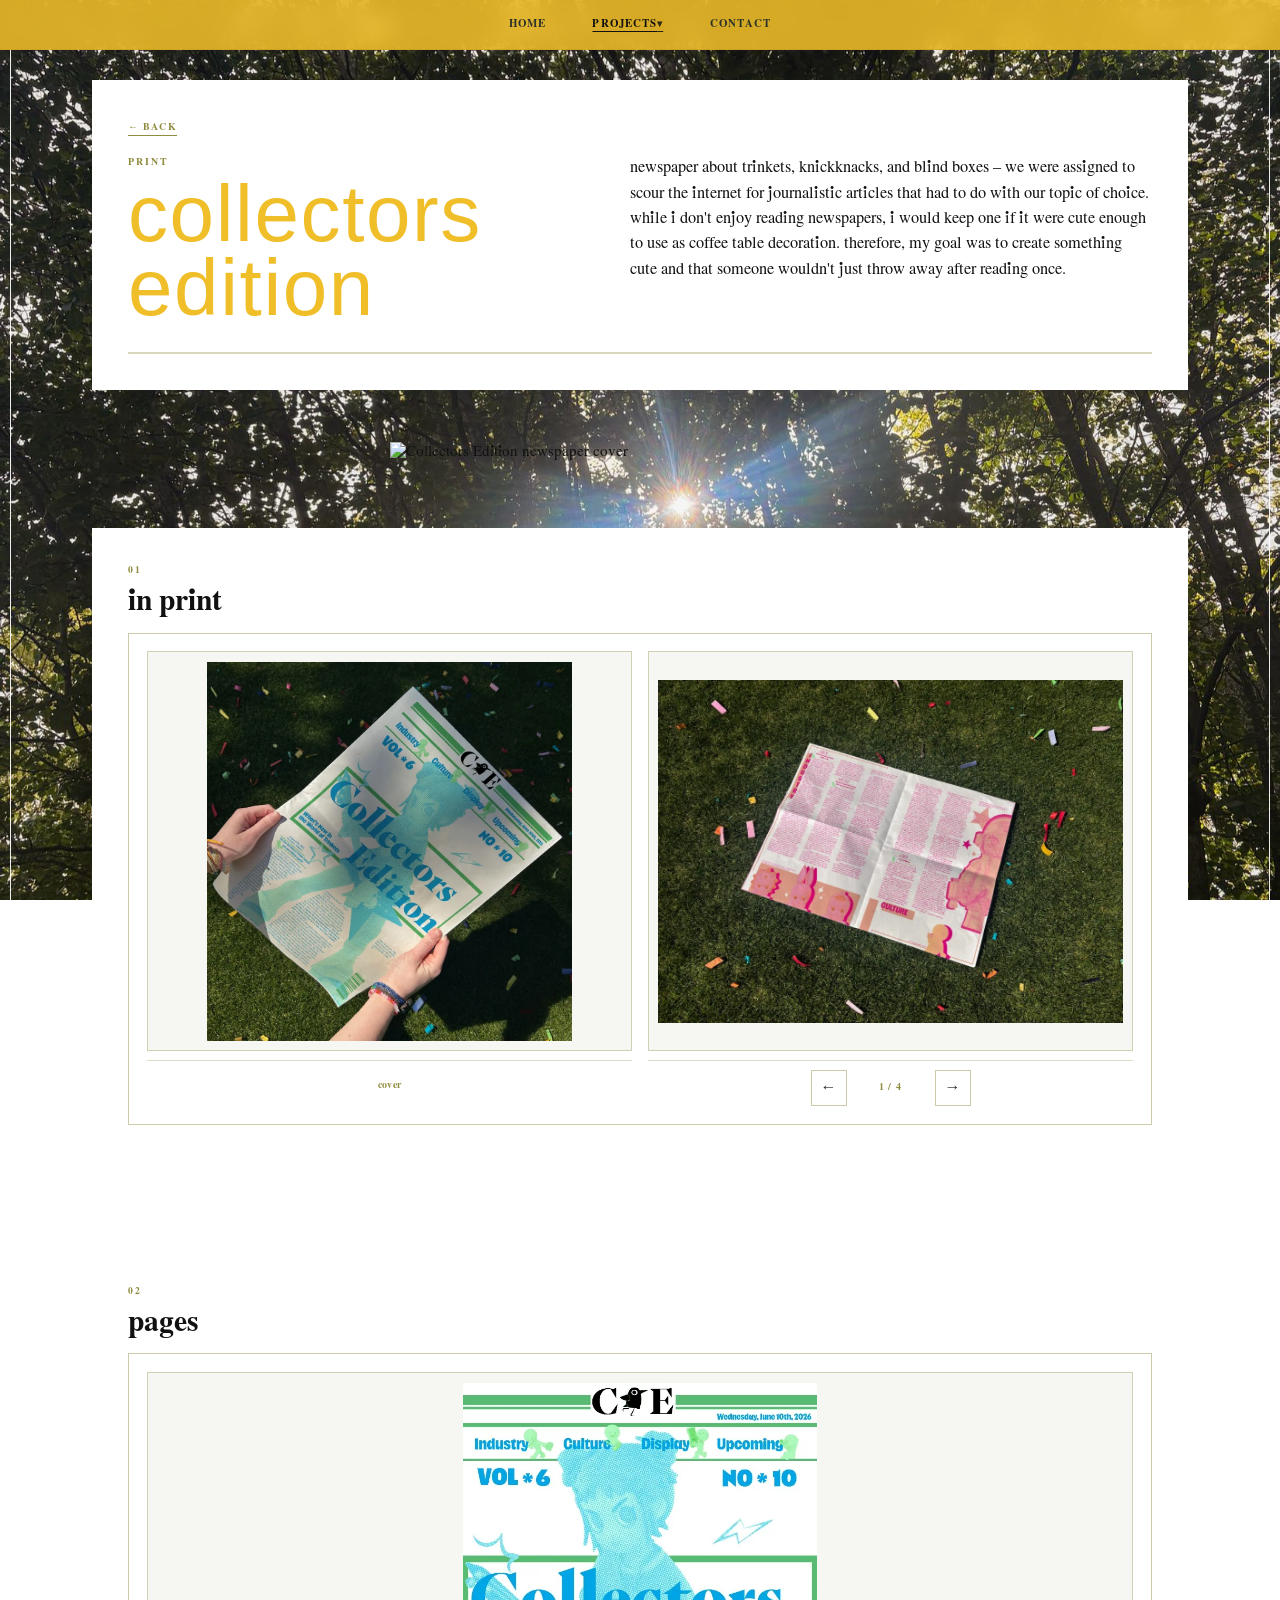
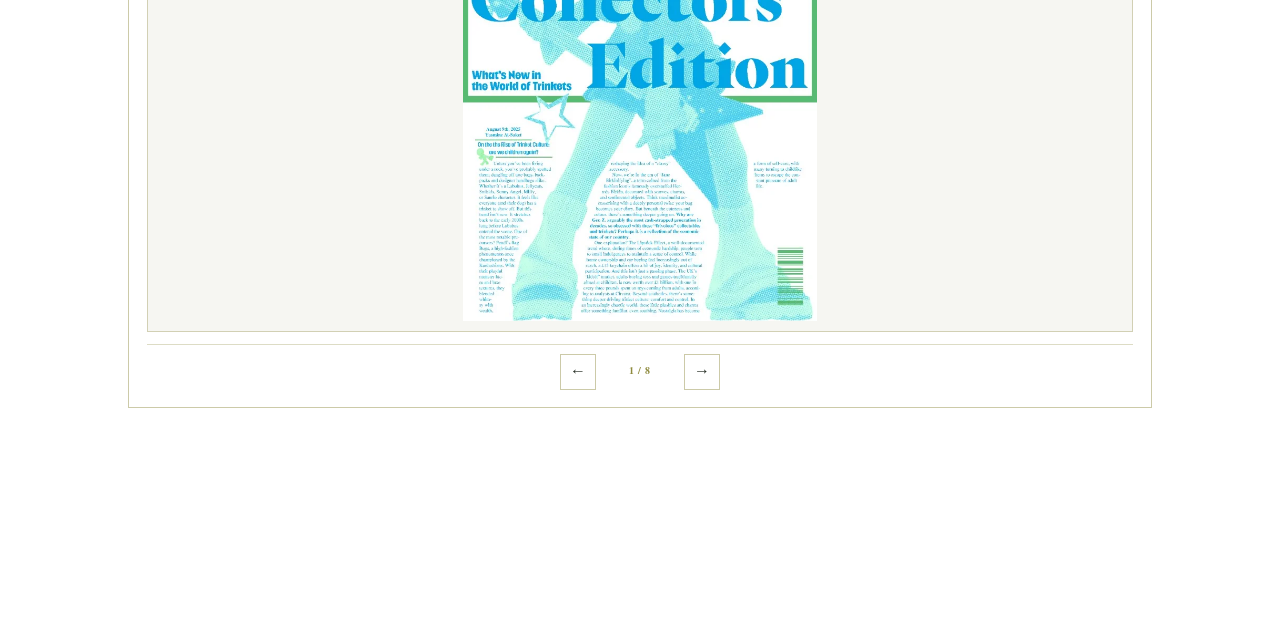
==== commit c011b3d0: "s s" ====
--- a/collectors.html
+++ b/collectors.html
@@ -6,6 +6,7 @@
   <title>Collectors Edition — Mia Winchester</title>
   <link rel="stylesheet" href="css/fonts.css" />
   <link rel="stylesheet" href="css/styles.css" />
+  <link rel="preload" as="image" href="assets/images/newtree.jpg" fetchpriority="high" />
 </head>
 <body class="case-page">
   <div class="liquid" aria-hidden="true"></div>
@@ -66,7 +67,7 @@
             <div class="collectors-mockups-stage__col">
               <div class="collectors-mockups-stage__frame">
                 <img
-                  src="assets/collectors/mockups/cover.png"
+                  src="assets/collectors/mockups/cover.webp"
                   alt="Collectors Edition magazine cover mockup on grass"
                   width="985"
                   height="1024"
@@ -88,7 +89,7 @@
                 >
                   <div class="collectors-mockups-stage__frame">
                     <img
-                      src="assets/collectors/mockups/spread-industry-culture.png"
+                      src="assets/collectors/mockups/spread-industry-culture.webp"
                       alt="Industry and Culture spread mockup"
                       width="1024"
                       height="758"
@@ -105,7 +106,7 @@
                 >
                   <div class="collectors-mockups-stage__frame">
                     <img
-                      src="assets/collectors/mockups/spread-display.png"
+                      src="assets/collectors/mockups/spread-display.webp"
                       alt="Display section spread mockup"
                       width="890"
                       height="1024"
@@ -122,7 +123,7 @@
                 >
                   <div class="collectors-mockups-stage__frame">
                     <img
-                      src="assets/collectors/mockups/spread-junk-journal.png"
+                      src="assets/collectors/mockups/spread-junk-journal.webp"
                       alt="Junk journal spread mockup on an orange chair"
                       width="1024"
                       height="1020"
@@ -139,7 +140,7 @@
                 >
                   <div class="collectors-mockups-stage__frame">
                     <img
-                      src="assets/collectors/mockups/back.png"
+                      src="assets/collectors/mockups/back.webp"
                       alt="Upcoming releases and editor note mockup"
                       width="985"
                       height="1024"
@@ -176,42 +177,42 @@
             <div class="collectors-mockups-slider__viewport">
               <figure class="collectors-mockups-slider__slide is-active">
                 <div class="collectors-mockups-stage__frame">
-                  <img src="assets/collectors/pages/01-cover.png" alt="Cover — Collectors Edition" loading="lazy" />
-                </div>
-              </figure>
-              <figure class="collectors-mockups-slider__slide" hidden>
-                <div class="collectors-mockups-stage__frame">
-                  <img src="assets/collectors/pages/02-industry.png" alt="Industry — blind box culture" loading="lazy" />
-                </div>
-              </figure>
-              <figure class="collectors-mockups-slider__slide" hidden>
-                <div class="collectors-mockups-stage__frame">
-                  <img src="assets/collectors/pages/03-culture.png" alt="Culture — an ode to trinkets" loading="lazy" />
-                </div>
-              </figure>
-              <figure class="collectors-mockups-slider__slide" hidden>
-                <div class="collectors-mockups-stage__frame">
-                  <img src="assets/collectors/pages/04-display.png" alt="Display — smiskis and calico critters" loading="lazy" />
-                </div>
-              </figure>
-              <figure class="collectors-mockups-slider__slide" hidden>
-                <div class="collectors-mockups-stage__frame">
-                  <img src="assets/collectors/pages/05-trinket-shelves.png" alt="Trinket shelves and carabiner clips" loading="lazy" />
-                </div>
-              </figure>
-              <figure class="collectors-mockups-slider__slide" hidden>
-                <div class="collectors-mockups-stage__frame">
-                  <img src="assets/collectors/pages/06-junk-cutouts.png" alt="Junk journal cutouts" loading="lazy" />
-                </div>
-              </figure>
-              <figure class="collectors-mockups-slider__slide" hidden>
-                <div class="collectors-mockups-stage__frame">
-                  <img src="assets/collectors/pages/07-junk-journaling.png" alt="The power and joy of junk journaling" loading="lazy" />
-                </div>
-              </figure>
-              <figure class="collectors-mockups-slider__slide" hidden>
-                <div class="collectors-mockups-stage__frame">
-                  <img src="assets/collectors/pages/08-upcoming.png" alt="Upcoming releases and editor note" loading="lazy" />
+                  <img src="assets/collectors/pages/01-cover.webp" alt="Cover — Collectors Edition" loading="lazy" />
+                </div>
+              </figure>
+              <figure class="collectors-mockups-slider__slide" hidden>
+                <div class="collectors-mockups-stage__frame">
+                  <img src="assets/collectors/pages/02-industry.webp" alt="Industry — blind box culture" loading="lazy" />
+                </div>
+              </figure>
+              <figure class="collectors-mockups-slider__slide" hidden>
+                <div class="collectors-mockups-stage__frame">
+                  <img src="assets/collectors/pages/03-culture.webp" alt="Culture — an ode to trinkets" loading="lazy" />
+                </div>
+              </figure>
+              <figure class="collectors-mockups-slider__slide" hidden>
+                <div class="collectors-mockups-stage__frame">
+                  <img src="assets/collectors/pages/04-display.webp" alt="Display — smiskis and calico critters" loading="lazy" />
+                </div>
+              </figure>
+              <figure class="collectors-mockups-slider__slide" hidden>
+                <div class="collectors-mockups-stage__frame">
+                  <img src="assets/collectors/pages/05-trinket-shelves.webp" alt="Trinket shelves and carabiner clips" loading="lazy" />
+                </div>
+              </figure>
+              <figure class="collectors-mockups-slider__slide" hidden>
+                <div class="collectors-mockups-stage__frame">
+                  <img src="assets/collectors/pages/06-junk-cutouts.webp" alt="Junk journal cutouts" loading="lazy" />
+                </div>
+              </figure>
+              <figure class="collectors-mockups-slider__slide" hidden>
+                <div class="collectors-mockups-stage__frame">
+                  <img src="assets/collectors/pages/07-junk-journaling.webp" alt="The power and joy of junk journaling" loading="lazy" />
+                </div>
+              </figure>
+              <figure class="collectors-mockups-slider__slide" hidden>
+                <div class="collectors-mockups-stage__frame">
+                  <img src="assets/collectors/pages/08-upcoming.webp" alt="Upcoming releases and editor note" loading="lazy" />
                 </div>
               </figure>
             </div>
@@ -230,8 +231,8 @@
       </div>
     </div>
   </main>
-  <script src="js/nav.js"></script>
-  <script src="js/main.js"></script>
-  <script src="js/collectors.js"></script>
+  <script src="js/nav.js" defer></script>
+  <script src="js/main.js" defer></script>
+  <script src="js/collectors.js" defer></script>
 </body>
 </html>
--- a/css/styles.css
+++ b/css/styles.css
@@ -2527,16 +2527,16 @@
 }
 
 .liquid {
-  background: url("../assets/images/newtree.png") center center / cover no-repeat;
+  background: url("../assets/images/newtree.jpg") center center / cover no-repeat;
   animation: none;
 }
 
 body.page-home .liquid {
-  background: url("../assets/images/newtree.png") center 42% / cover no-repeat;
+  background: url("../assets/images/newtree.jpg") center 42% / cover no-repeat;
 }
 
 body.case-page .liquid {
-  background: url("../assets/images/newtree.png") center 42% / cover no-repeat;
+  background: url("../assets/images/newtree.jpg") center 42% / cover no-repeat;
 }
 
 body.page-home {
